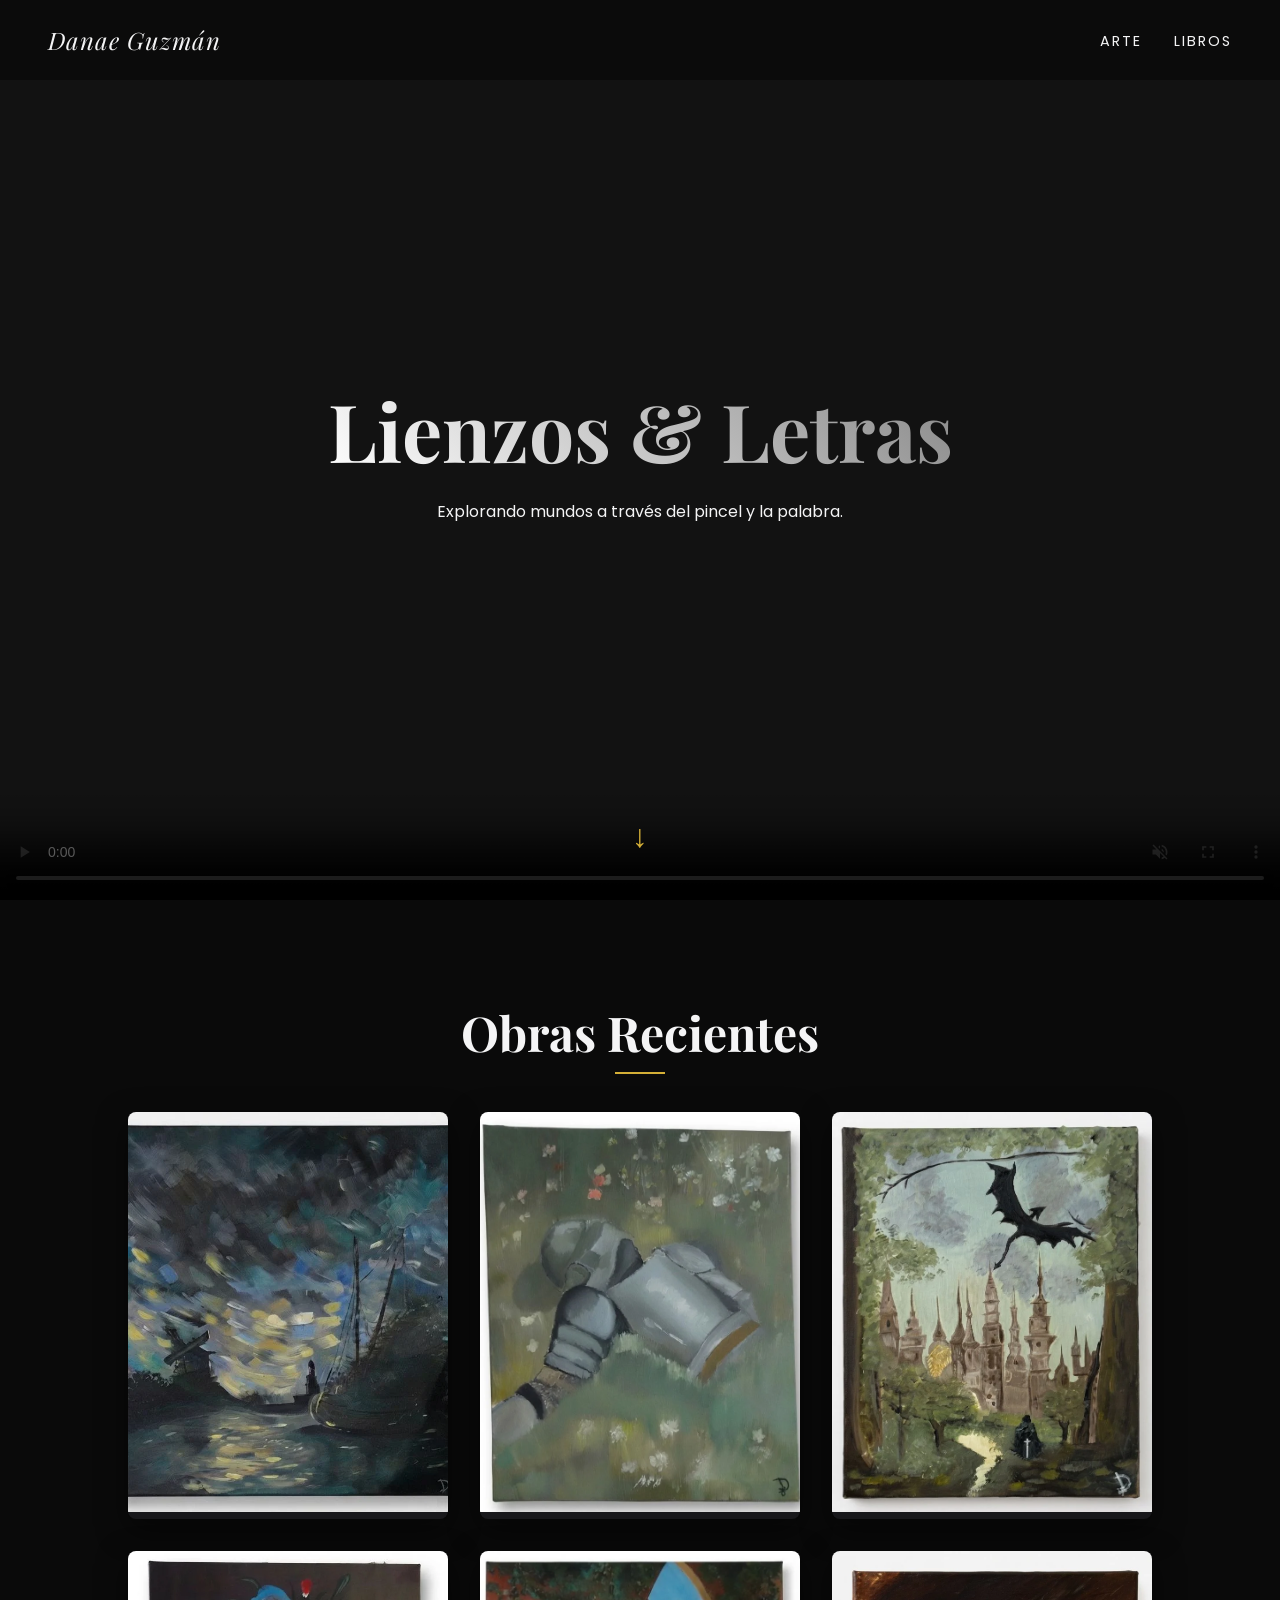
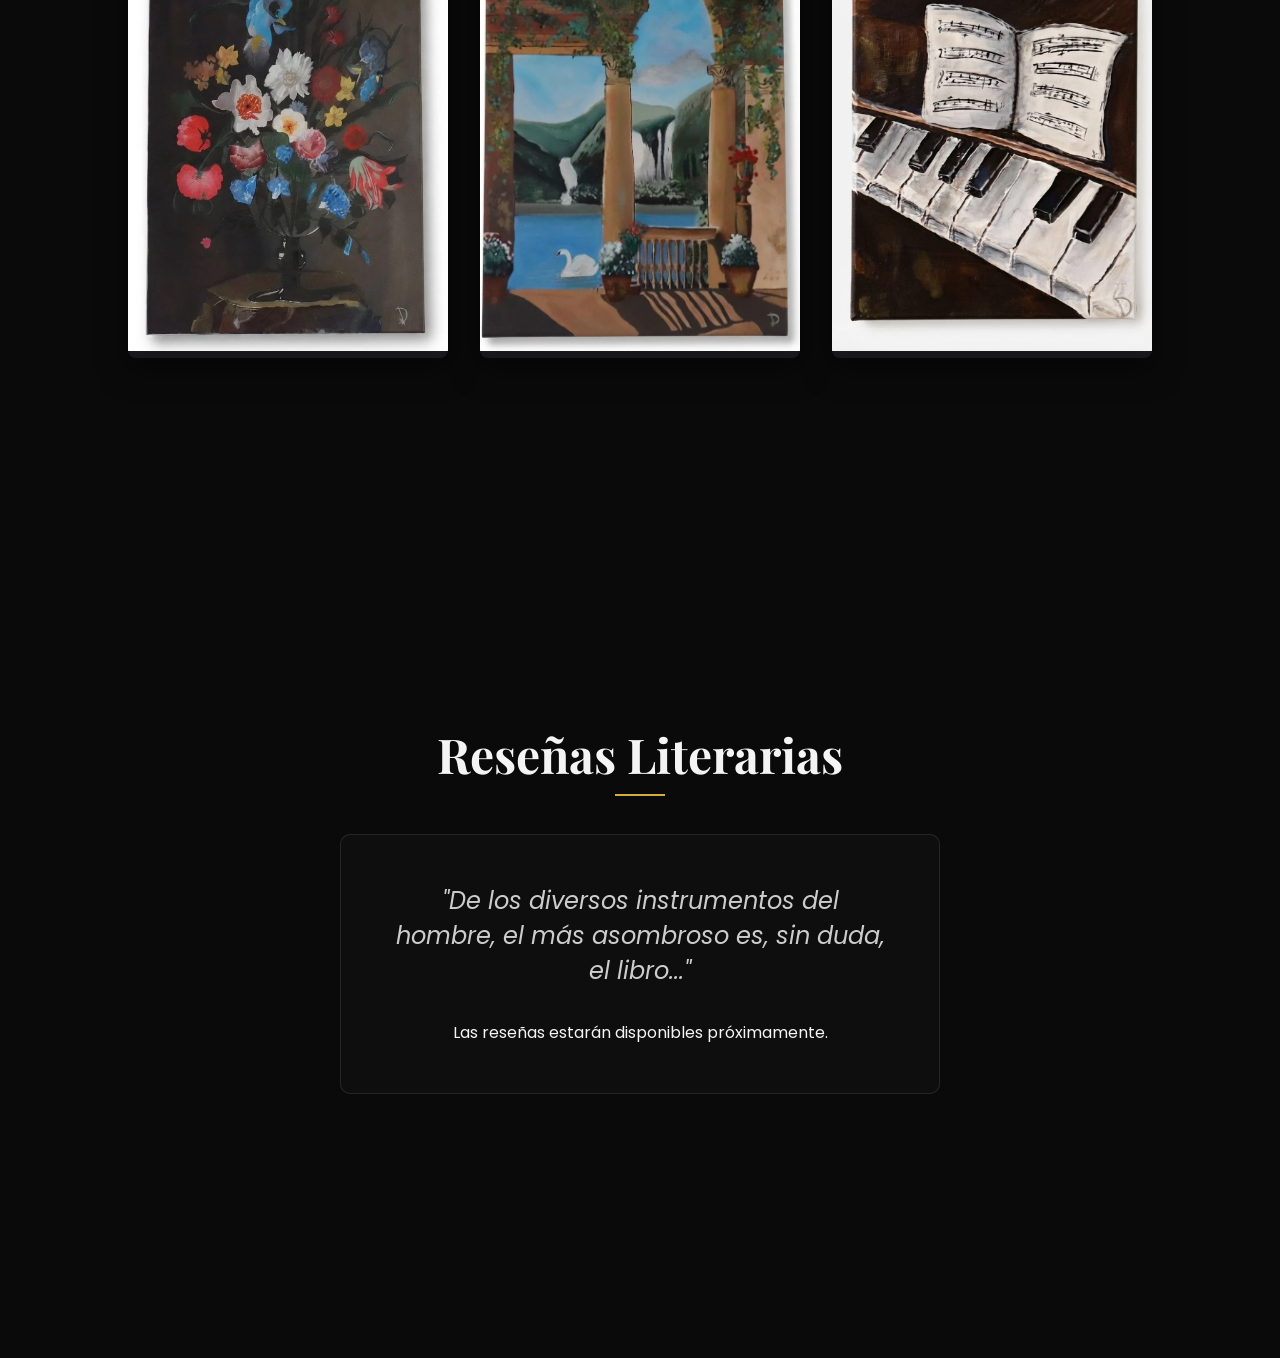
==== index.html @ 2c5f925e "Clean up art assets and update hero video Removes obsolete JPEG files and the one-off image conversi" ====
<!DOCTYPE html>
<html lang="es">
<head>
    <meta charset="UTF-8">
    <meta name="viewport" content="width=device-width, initial-scale=1.0">
    <title>Danae Guzmán | Arte & Reseñas</title>
    <link rel="stylesheet" href="style.css">
    <link href="https://fonts.googleapis.com/css2?family=Playfair+Display:ital,wght@0,400;0,700;1,400&family=Poppins:wght@300;400;600&display=swap" rel="stylesheet">
</head>
<body>
    <nav id="navbar">
        <div class="logo">Danae Guzmán</div>
        <ul class="nav-links">
            <li><a href="#galeria">Arte</a></li>
            <li><a href="#libros">Libros</a></li>
        </ul>
    </nav>

    <header class="hero" id="hero">
        <!-- El video de fondo con IA -->
        <video autoplay loop muted playsinline controls class="hero-video">
            <source src="assets/video/dragon-loop.mp4" type="video/mp4">
        </video>
        
        <!-- Capa oscura para que el texto resalte -->
        <div class="hero-overlay"></div>

        <div class="hero-content">
            <h1 id="hero-title">Lienzos & Letras</h1>
            <p>Explorando mundos a través del pincel y la palabra.</p>
        </div>
        <div class="scroll-indicator">↓</div>
    </header>

    <main>
        <section id="galeria" class="gallery-section">
            <h2 class="section-title">Obras Recientes</h2>
            <div class="gallery-grid">
                <!-- Tarjetas con efecto 3D tilt -->
                <div class="gallery-item tilt-card">
                    <img src="assets/arte/barco.webp" alt="Barco">
                    <div class="overlay"><span>Barco</span></div>
                </div>
                <div class="gallery-item tilt-card">
                    <img src="assets/arte/caballero.webp" alt="Caballero">
                    <div class="overlay"><span>Caballero</span></div>
                </div>
                <div class="gallery-item tilt-card">
                    <img src="assets/arte/dragon.webp" alt="Dragón">
                    <div class="overlay"><span>Dragón</span></div>
                </div>
                <div class="gallery-item tilt-card">
                    <img src="assets/arte/flores.webp" alt="Flores">
                    <div class="overlay"><span>Flores</span></div>
                </div>
                <div class="gallery-item tilt-card">
                    <img src="assets/arte/paisaje.webp" alt="Paisaje">
                    <div class="overlay"><span>Paisaje</span></div>
                </div>
                <div class="gallery-item tilt-card">
                    <img src="assets/arte/piano.webp" alt="Piano">
                    <div class="overlay"><span>Piano</span></div>
                </div>
            </div>
        </section>

        <section id="libros" class="books-section">
            <h2 class="section-title">Reseñas Literarias</h2>
            <div class="books-placeholder hidden-scroll">
                <blockquote>
                    "De los diversos instrumentos del hombre, el más asombroso es, sin duda, el libro..."
                </blockquote>
                <p>Las reseñas estarán disponibles próximamente.</p>
            </div>
        </section>
    </main>

    <script src="script.js"></script>
</body>
</html>
---- style.css ----
:root {
    --bg-color: #0a0a0a;
    --text-color: #f4f4f5;
    --accent-color: #d4af37; /* Tono dorado elegante */
    --card-bg: #18181b;
}

* {
    margin: 0;
    padding: 0;
    box-sizing: border-box;
}

html {
    scroll-behavior: smooth;
}

body {
    background-color: var(--bg-color);
    color: var(--text-color);
    font-family: 'Poppins', sans-serif;
    overflow-x: hidden;
}

h1, h2, h3, .logo {
    font-family: 'Playfair Display', serif;
}

/* Navbar */
nav {
    position: fixed;
    top: 0;
    width: 100%;
    padding: 1.5rem 3rem;
    display: flex;
    justify-content: space-between;
    align-items: center;
    background: rgba(10, 10, 10, 0.8);
    backdrop-filter: blur(10px);
    z-index: 1000;
    transition: all 0.3s ease;
}

.logo {
    font-size: 1.5rem;
    font-style: italic;
    letter-spacing: 1px;
}

.nav-links {
    list-style: none;
    display: flex;
    gap: 2rem;
}

.nav-links a {
    color: var(--text-color);
    text-decoration: none;
    font-size: 0.9rem;
    text-transform: uppercase;
    letter-spacing: 2px;
    transition: color 0.3s ease;
}

.nav-links a:hover {
    color: var(--accent-color);
}

/* Hero Section */
/* Hero Section */
.hero {
    height: 100vh;
    display: flex;
    flex-direction: column;
    justify-content: center;
    align-items: center;
    text-align: center;
    position: relative;
    overflow: hidden;
    /* Quitamos el fondo sólido si lo tuviera, para ver el video */
}

/* Nuevas reglas para el video */
.hero-video {
    position: absolute;
    top: 0;
    left: 0;
    width: 100%;
    height: 100%;
    object-fit: cover; /* Hace que el video llene toda la pantalla sin deformarse */
    z-index: 0;
}

.hero-overlay {
    position: absolute;
    top: 0;
    left: 0;
    width: 100%;
    height: 100%;
    background: rgba(0, 0, 0, 0.65); /* Oscurece el video un 65% */
    z-index: 1;
}

/* Aseguramos que el contenido esté por encima del video y la capa oscura */
.hero-content {
    z-index: 2; 
    transition: transform 0.1s ease-out; /* Parallax effect */
}

.scroll-indicator {
    position: absolute;
    bottom: 40px;
    font-size: 2rem;
    animation: bounce 2s infinite;
    color: var(--accent-color);
    z-index: 2; /* Añadimos z-index aquí también */
}

.hero-content {
    z-index: 2;
    transition: transform 0.1s ease-out; /* Parallax effect */
}

#hero-title {
    font-size: 5rem;
    margin-bottom: 1rem;
    background: linear-gradient(45deg, #fff, #888);
    -webkit-background-clip: text;
    -webkit-text-fill-color: transparent;
}

.scroll-indicator {
    position: absolute;
    bottom: 40px;
    font-size: 2rem;
    animation: bounce 2s infinite;
    color: var(--accent-color);
}

@keyframes bounce {
    0%, 20%, 50%, 80%, 100% { transform: translateY(0); }
    40% { transform: translateY(-15px); }
    60% { transform: translateY(-7px); }
}

/* Sections */
section {
    padding: 100px 10%;
    min-height: 100vh;
    display: flex;
    flex-direction: column;
    justify-content: center;
}

.section-title {
    font-size: 3rem;
    text-align: center;
    margin-bottom: 3rem;
    position: relative;
}

.section-title::after {
    content: '';
    position: absolute;
    bottom: -10px;
    left: 50%;
    transform: translateX(-50%);
    width: 50px;
    height: 2px;
    background-color: var(--accent-color);
}

/* Gallery Grid */
.gallery-grid {
    display: grid;
    grid-template-columns: repeat(auto-fit, minmax(300px, 1fr));
    gap: 2rem;
}

.gallery-item {
    position: relative;
    border-radius: 8px;
    overflow: hidden;
    cursor: pointer;
    box-shadow: 0 10px 30px rgba(0,0,0,0.5);
    transform-style: preserve-3d;
    background: var(--card-bg);
}

.gallery-item img {
    width: 100%;
    height: 400px;
    object-fit: cover;
    transition: transform 0.5s ease;
}

.gallery-item:hover img {
    transform: scale(1.05) translateZ(20px);
}

.overlay {
    position: absolute;
    top: 0; left: 0; width: 100%; height: 100%;
    background: rgba(0, 0, 0, 0.4);
    opacity: 0;
    display: flex;
    justify-content: center;
    align-items: center;
    transition: opacity 0.3s ease;
    backdrop-filter: blur(2px);
}

.gallery-item:hover .overlay {
    opacity: 1;
}

.overlay span {
    font-family: 'Playfair Display', serif;
    font-size: 1.5rem;
    font-style: italic;
    color: #fff;
    transform: translateY(20px);
    transition: transform 0.3s ease;
}

.gallery-item:hover .overlay span {
    transform: translateY(0);
}

/* Books Placeholder */
.books-placeholder {
    text-align: center;
    max-width: 600px;
    margin: 0 auto;
    padding: 3rem;
    border: 1px solid rgba(255,255,255,0.1);
    border-radius: 10px;
    background: rgba(255,255,255,0.02);
}

.books-placeholder blockquote {
    font-size: 1.5rem;
    font-style: italic;
    margin-bottom: 2rem;
    color: #ccc;
}

/* Scroll Animations */
.hidden-scroll {
    opacity: 0;
    transform: translateY(30px);
    transition: all 0.8s cubic-bezier(0.5, 0, 0, 1);
}

.show-scroll {
    opacity: 1;
    transform: translateY(0);
}
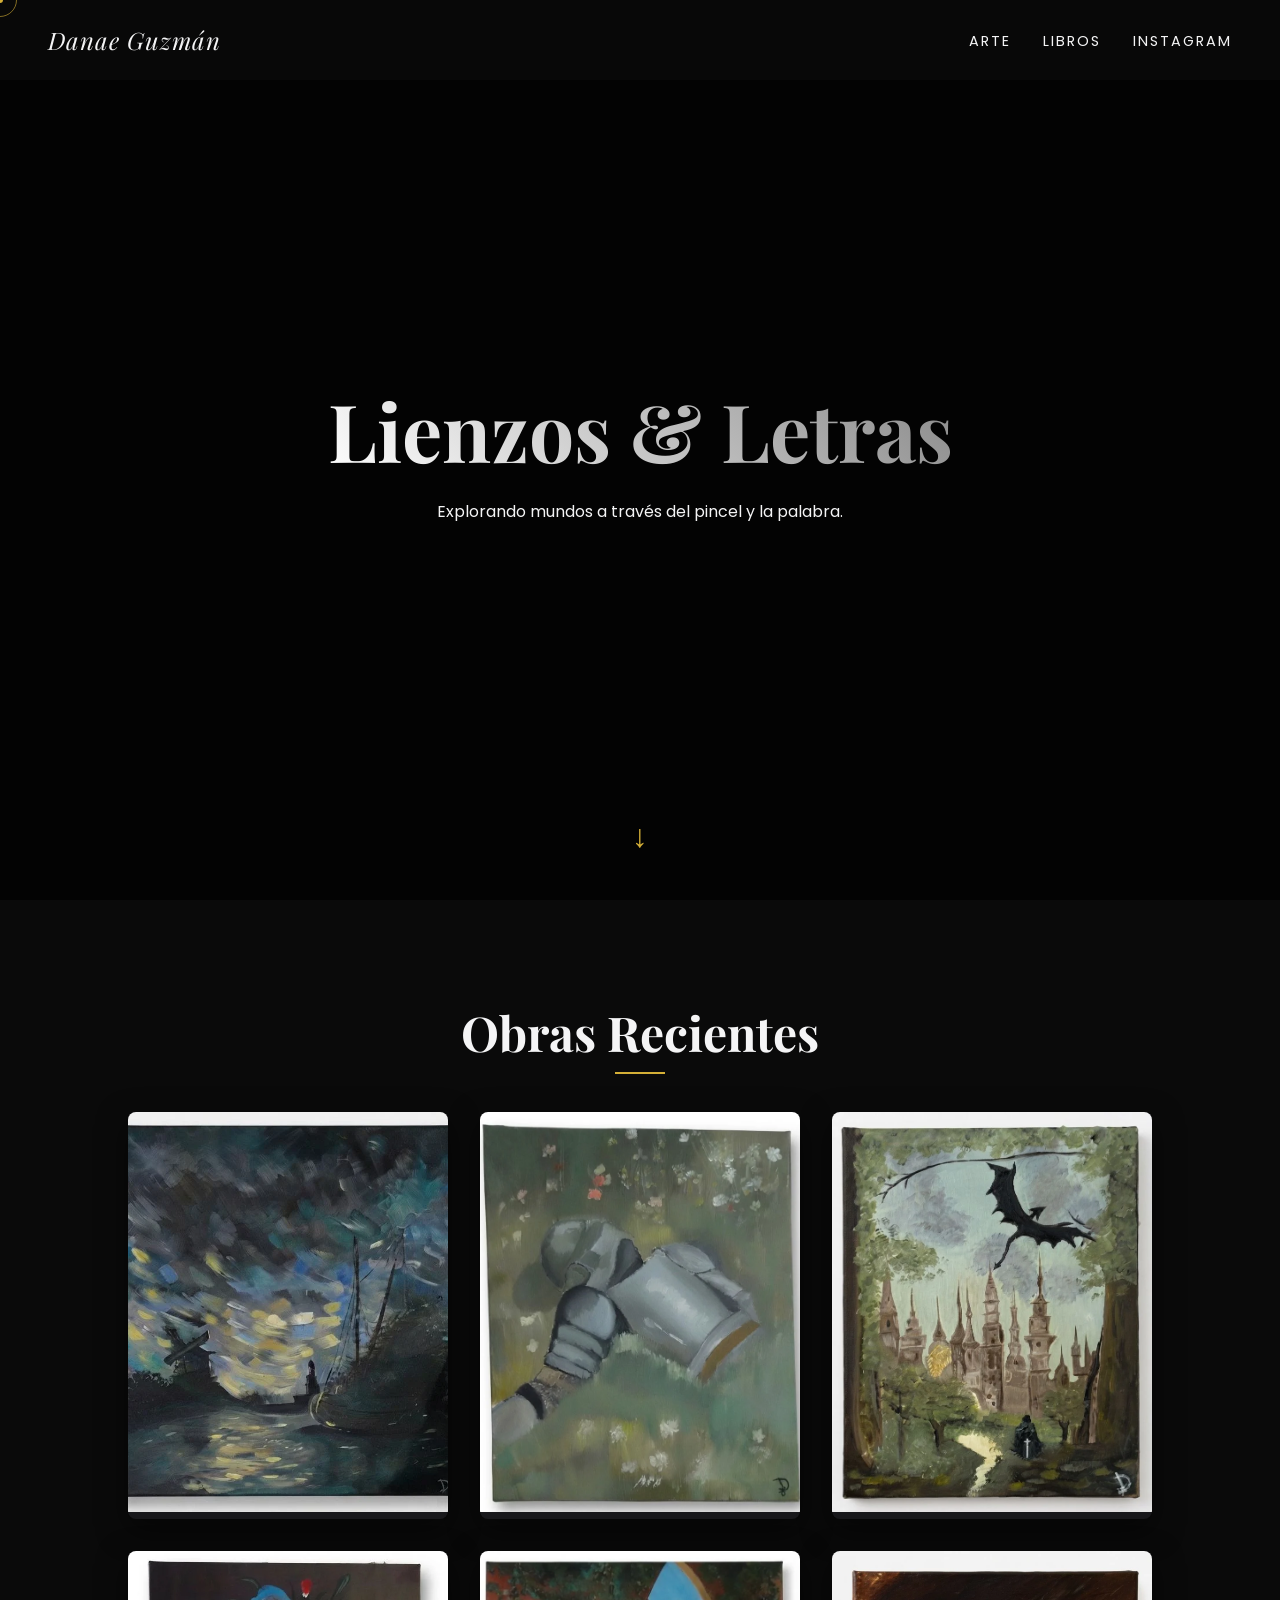
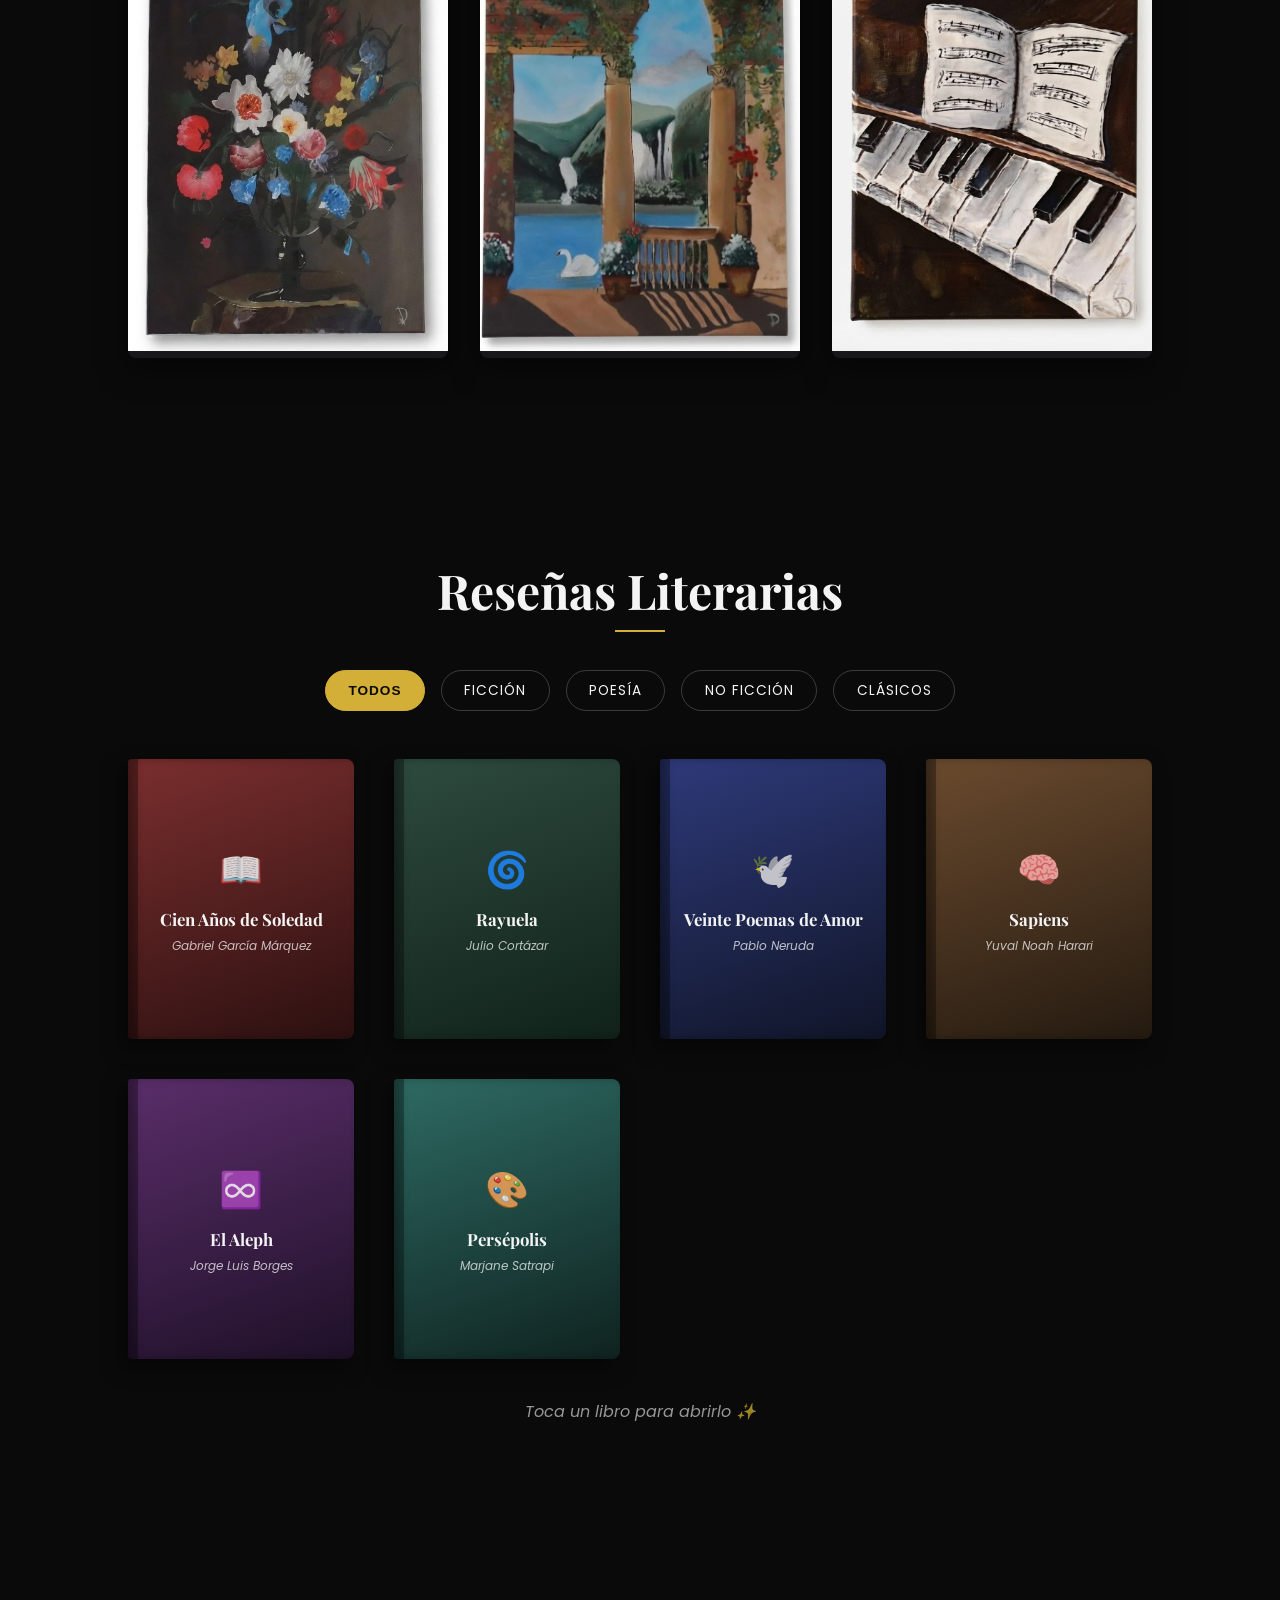
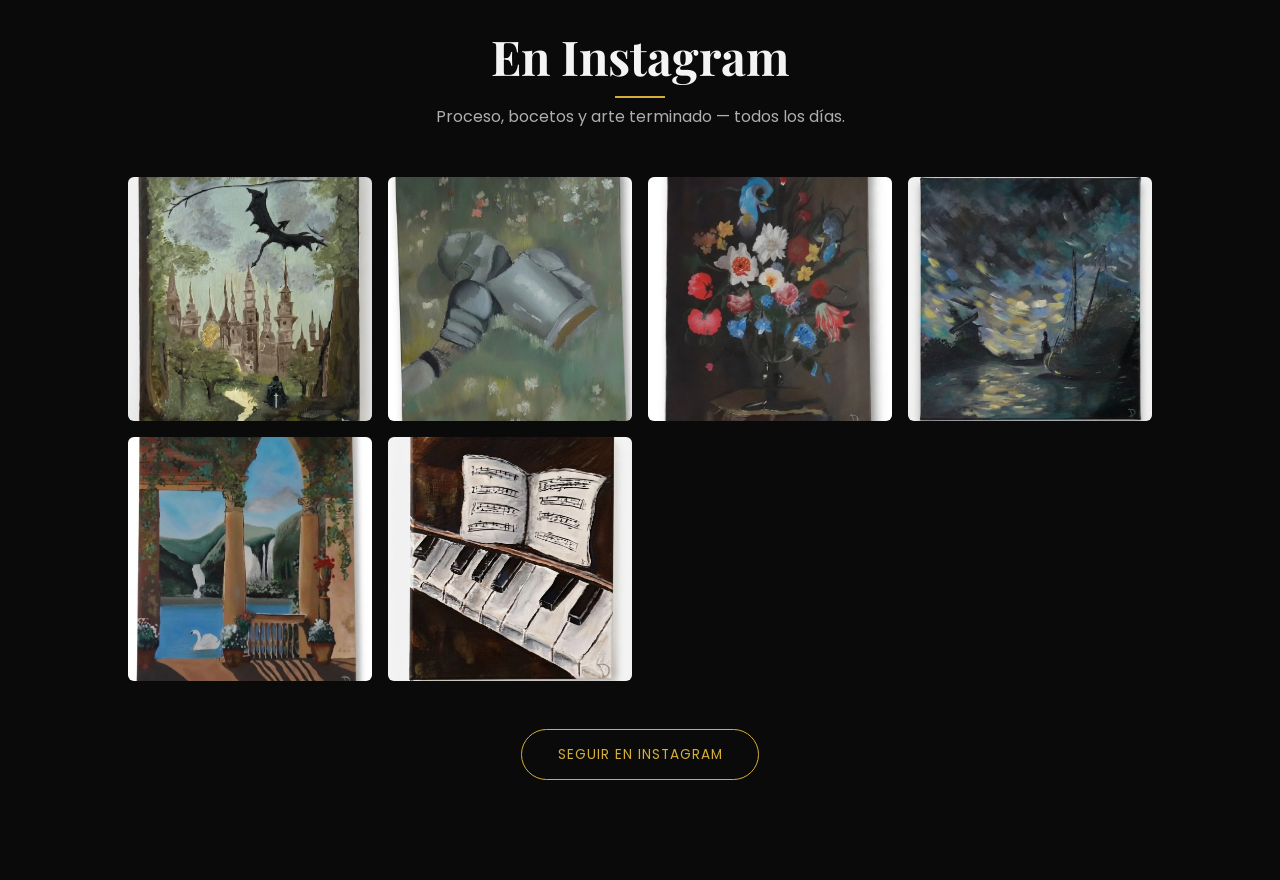
==== commit 66153f68: "Add interactive bookshelf and Instagram section Expands the site with a dynamic books area: genre fi" ====
--- a/index.html
+++ b/index.html
@@ -8,20 +8,26 @@
     <link href="https://fonts.googleapis.com/css2?family=Playfair+Display:ital,wght@0,400;0,700;1,400&family=Poppins:wght@300;400;600&display=swap" rel="stylesheet">
 </head>
 <body>
+
+    <!-- Cursor personalizado: punto + halo con retraso (trail tipo tinta) -->
+    <div id="cursor-dot"></div>
+    <div id="cursor-outline"></div>
+
     <nav id="navbar">
         <div class="logo">Danae Guzmán</div>
         <ul class="nav-links">
             <li><a href="#galeria">Arte</a></li>
             <li><a href="#libros">Libros</a></li>
+            <li><a href="#instagram">Instagram</a></li>
         </ul>
     </nav>
 
     <header class="hero" id="hero">
         <!-- El video de fondo con IA -->
-        <video autoplay loop muted playsinline controls class="hero-video">
+        <video autoplay loop muted playsinline class="hero-video">
             <source src="assets/video/dragon-loop.mp4" type="video/mp4">
         </video>
-        
+
         <!-- Capa oscura para que el texto resalte -->
         <div class="hero-overlay"></div>
 
@@ -66,14 +72,54 @@
 
         <section id="libros" class="books-section">
             <h2 class="section-title">Reseñas Literarias</h2>
-            <div class="books-placeholder hidden-scroll">
-                <blockquote>
-                    "De los diversos instrumentos del hombre, el más asombroso es, sin duda, el libro..."
-                </blockquote>
-                <p>Las reseñas estarán disponibles próximamente.</p>
+
+            <!-- Filtros por género -->
+            <div class="book-filters">
+                <button class="filter-btn active" data-filter="todos">Todos</button>
+                <button class="filter-btn" data-filter="Ficción">Ficción</button>
+                <button class="filter-btn" data-filter="Poesía">Poesía</button>
+                <button class="filter-btn" data-filter="No ficción">No ficción</button>
+                <button class="filter-btn" data-filter="Clásico">Clásicos</button>
             </div>
+
+            <!-- El estante se genera dinámicamente desde script.js (array "books") -->
+            <div class="book-shelf" id="book-shelf"></div>
+
+            <p class="books-hint hidden-scroll">Toca un libro para abrirlo ✨</p>
+        </section>
+
+        <section id="instagram" class="instagram-section">
+            <h2 class="section-title">En Instagram</h2>
+            <p class="instagram-subtitle hidden-scroll">Proceso, bocetos y arte terminado — todos los días.</p>
+
+            <div class="instagram-grid" id="instagram-grid"></div>
+
+            <a href="https://www.instagram.com/book.ish_db/" target="_blank" rel="noopener" class="ig-follow-btn hidden-scroll">
+                Seguir en Instagram
+            </a>
         </section>
     </main>
+
+    <!-- Modal para "abrir" el libro seleccionado -->
+    <div class="book-modal" id="book-modal">
+        <div class="book-modal-backdrop" id="book-modal-backdrop"></div>
+        <div class="book-modal-content">
+            <button class="book-modal-close" id="book-modal-close">&times;</button>
+            <div class="book-modal-cover" id="modal-cover"></div>
+            <div class="book-modal-body">
+                <span class="book-modal-genre" id="modal-genre"></span>
+                <h3 id="modal-title"></h3>
+                <p class="book-modal-author" id="modal-author"></p>
+                <div class="book-modal-rating" id="modal-rating"></div>
+                <p class="book-modal-review" id="modal-review"></p>
+            </div>
+        </div>
+    </div>
+
+    <!-- Botón flotante de Instagram -->
+    <a href="https://www.instagram.com/book.ish_db/" target="_blank" rel="noopener" class="ig-floating-btn" id="ig-floating-btn" aria-label="Síguenos en Instagram">
+        <span>@book.ish_db/</span>
+    </a>
 
     <script src="script.js"></script>
 </body>
--- a/style.css
+++ b/style.css
@@ -255,4 +255,384 @@
 .show-scroll {
     opacity: 1;
     transform: translateY(0);
+}
+/* =========================================
+   CURSOR PERSONALIZADO
+   ========================================= */
+#cursor-dot, #cursor-outline {
+    position: fixed;
+    top: 0;
+    left: 0;
+    border-radius: 50%;
+    pointer-events: none;
+    z-index: 9999;
+    transform: translate(-50%, -50%);
+}
+
+#cursor-dot {
+    width: 6px;
+    height: 6px;
+    background: var(--accent-color);
+}
+
+#cursor-outline {
+    width: 34px;
+    height: 34px;
+    border: 1px solid var(--accent-color);
+    opacity: 0.6;
+    transition: width 0.2s ease, height 0.2s ease, opacity 0.2s ease, border-color 0.2s ease;
+}
+
+#cursor-outline.hovering {
+    width: 55px;
+    height: 55px;
+    opacity: 0.9;
+    background: rgba(212, 175, 55, 0.08);
+}
+
+body { cursor: none; }
+a, button { cursor: none; }
+
+@media (hover: none), (pointer: coarse) {
+    #cursor-dot, #cursor-outline { display: none; }
+    body, a, button { cursor: auto; }
+}
+
+/* =========================================
+   FILTROS DE LIBROS
+   ========================================= */
+.book-filters {
+    display: flex;
+    flex-wrap: wrap;
+    justify-content: center;
+    gap: 1rem;
+    margin-bottom: 3rem;
+}
+
+.filter-btn {
+    background: transparent;
+    border: 1px solid rgba(255,255,255,0.2);
+    color: var(--text-color);
+    padding: 0.6rem 1.4rem;
+    border-radius: 30px;
+    font-family: 'Poppins', sans-serif;
+    font-size: 0.85rem;
+    letter-spacing: 1px;
+    text-transform: uppercase;
+    transition: all 0.3s ease;
+}
+
+.filter-btn:hover {
+    border-color: var(--accent-color);
+    color: var(--accent-color);
+}
+
+.filter-btn.active {
+    background: var(--accent-color);
+    border-color: var(--accent-color);
+    color: #0a0a0a;
+    font-weight: 600;
+}
+
+/* =========================================
+   ESTANTE DE LIBROS
+   ========================================= */
+.book-shelf {
+    display: grid;
+    grid-template-columns: repeat(auto-fill, minmax(180px, 1fr));
+    gap: 2.5rem;
+    perspective: 1200px;
+}
+
+.book-card {
+    position: relative;
+    height: 280px;
+    border-radius: 4px 8px 8px 4px;
+    display: flex;
+    flex-direction: column;
+    align-items: center;
+    justify-content: center;
+    text-align: center;
+    padding: 1.5rem 1rem;
+    box-shadow: -6px 8px 20px rgba(0,0,0,0.5), inset 6px 0 10px rgba(0,0,0,0.25);
+    transform-style: preserve-3d;
+    transition: transform 0.5s cubic-bezier(0.5,0,0,1), box-shadow 0.5s ease;
+    animation: fadeInBook 0.6s ease backwards;
+}
+
+.book-card::before {
+    content: '';
+    position: absolute;
+    left: 0; top: 0; bottom: 0;
+    width: 10px;
+    background: rgba(0,0,0,0.3);
+    border-radius: 4px 0 0 4px;
+}
+
+.book-card:hover {
+    transform: translateY(-10px) rotateY(-6deg);
+    box-shadow: -10px 16px 30px rgba(0,0,0,0.6);
+}
+
+.book-card .book-icon {
+    font-size: 2.2rem;
+    margin-bottom: 0.8rem;
+    opacity: 0.85;
+}
+
+.book-card h4 {
+    font-family: 'Playfair Display', serif;
+    font-size: 1.05rem;
+    line-height: 1.3;
+    margin-bottom: 0.4rem;
+}
+
+.book-card .book-author {
+    font-size: 0.75rem;
+    opacity: 0.75;
+    font-style: italic;
+}
+
+.book-card.filtered-out {
+    display: none;
+}
+
+@keyframes fadeInBook {
+    from { opacity: 0; transform: translateY(20px); }
+    to { opacity: 1; transform: translateY(0); }
+}
+
+/* Paleta de portadas (se asigna por índice desde JS via clase book-hue-N) */
+.book-hue-1 { background: linear-gradient(160deg, #7a2e2e, #2c1010); }
+.book-hue-2 { background: linear-gradient(160deg, #2e4a3f, #10221a); }
+.book-hue-3 { background: linear-gradient(160deg, #2e3a7a, #101527); }
+.book-hue-4 { background: linear-gradient(160deg, #6a4a2e, #241a10); }
+.book-hue-5 { background: linear-gradient(160deg, #5a2e6a, #1e1027); }
+.book-hue-6 { background: linear-gradient(160deg, #2e6a63, #0f2320); }
+
+.books-hint {
+    text-align: center;
+    margin-top: 2.5rem;
+    opacity: 0.6;
+    font-style: italic;
+}
+
+/* =========================================
+   MODAL DE LIBRO ("abrir el libro")
+   ========================================= */
+.book-modal {
+    position: fixed;
+    inset: 0;
+    z-index: 2000;
+    display: none;
+    align-items: center;
+    justify-content: center;
+    padding: 2rem;
+}
+
+.book-modal.open { display: flex; }
+
+.book-modal-backdrop {
+    position: absolute;
+    inset: 0;
+    background: rgba(0,0,0,0.8);
+    backdrop-filter: blur(6px);
+    opacity: 0;
+    transition: opacity 0.4s ease;
+}
+
+.book-modal.open .book-modal-backdrop { opacity: 1; }
+
+.book-modal-content {
+    position: relative;
+    display: flex;
+    max-width: 700px;
+    width: 100%;
+    max-height: 85vh;
+    background: var(--card-bg);
+    border-radius: 10px;
+    overflow: hidden;
+    box-shadow: 0 30px 60px rgba(0,0,0,0.6);
+    transform: perspective(1600px) rotateY(-90deg);
+    transform-origin: left center;
+    opacity: 0;
+    transition: transform 0.6s cubic-bezier(0.5,0,0,1), opacity 0.4s ease;
+}
+
+.book-modal.open .book-modal-content {
+    transform: perspective(1600px) rotateY(0deg);
+    opacity: 1;
+}
+
+.book-modal-cover {
+    flex: 0 0 200px;
+    display: flex;
+    align-items: center;
+    justify-content: center;
+    font-size: 4rem;
+}
+
+.book-modal-body {
+    padding: 2.5rem;
+    overflow-y: auto;
+}
+
+.book-modal-genre {
+    display: inline-block;
+    font-size: 0.7rem;
+    text-transform: uppercase;
+    letter-spacing: 2px;
+    color: var(--accent-color);
+    border: 1px solid var(--accent-color);
+    padding: 0.2rem 0.7rem;
+    border-radius: 20px;
+    margin-bottom: 1rem;
+}
+
+.book-modal-body h3 {
+    font-family: 'Playfair Display', serif;
+    font-size: 1.8rem;
+    margin-bottom: 0.3rem;
+}
+
+.book-modal-author {
+    opacity: 0.7;
+    font-style: italic;
+    margin-bottom: 1rem;
+}
+
+.book-modal-rating {
+    margin-bottom: 1.2rem;
+    letter-spacing: 3px;
+}
+
+.book-modal-review {
+    line-height: 1.7;
+    color: #ddd;
+}
+
+.book-modal-close {
+    position: absolute;
+    top: 1rem;
+    right: 1.2rem;
+    background: none;
+    border: none;
+    color: #fff;
+    font-size: 1.8rem;
+    z-index: 5;
+}
+
+@media (max-width: 600px) {
+    .book-modal-content { flex-direction: column; max-height: 90vh; }
+    .book-modal-cover { flex: 0 0 120px; }
+}
+
+/* =========================================
+   SECCIÓN INSTAGRAM
+   ========================================= */
+.instagram-subtitle {
+    text-align: center;
+    opacity: 0.7;
+    margin-top: -2rem;
+    margin-bottom: 3rem;
+}
+
+.instagram-grid {
+    display: grid;
+    grid-template-columns: repeat(auto-fit, minmax(200px, 1fr));
+    gap: 1rem;
+}
+
+.ig-post {
+    position: relative;
+    aspect-ratio: 1 / 1;
+    border-radius: 6px;
+    overflow: hidden;
+    display: block;
+}
+
+.ig-post img {
+    width: 100%;
+    height: 100%;
+    object-fit: cover;
+    transition: transform 0.5s ease, filter 0.5s ease;
+}
+
+.ig-post::after {
+    content: '♡ Ver en Instagram';
+    position: absolute;
+    inset: 0;
+    display: flex;
+    align-items: center;
+    justify-content: center;
+    background: rgba(0,0,0,0.55);
+    color: #fff;
+    font-size: 0.85rem;
+    letter-spacing: 1px;
+    opacity: 0;
+    transition: opacity 0.35s ease;
+}
+
+.ig-post:hover img {
+    transform: scale(1.08);
+    filter: brightness(0.7);
+}
+
+.ig-post:hover::after {
+    opacity: 1;
+}
+
+.ig-follow-btn {
+    display: block;
+    width: fit-content;
+    margin: 3rem auto 0;
+    padding: 0.9rem 2.2rem;
+    border: 1px solid var(--accent-color);
+    color: var(--accent-color);
+    text-decoration: none;
+    border-radius: 30px;
+    letter-spacing: 1px;
+    text-transform: uppercase;
+    font-size: 0.85rem;
+    transition: all 0.3s ease;
+}
+
+.ig-follow-btn:hover {
+    background: var(--accent-color);
+    color: #0a0a0a;
+}
+
+/* Botón flotante */
+.ig-floating-btn {
+    position: fixed;
+    bottom: 2rem;
+    right: 2rem;
+    width: 54px;
+    height: 54px;
+    border-radius: 50%;
+    background: var(--accent-color);
+    color: #0a0a0a;
+    display: flex;
+    align-items: center;
+    justify-content: center;
+    font-family: 'Playfair Display', serif;
+    font-size: 1.4rem;
+    font-style: italic;
+    text-decoration: none;
+    box-shadow: 0 8px 20px rgba(0,0,0,0.4);
+    z-index: 1500;
+    opacity: 0;
+    transform: translateY(20px) scale(0.8);
+    transition: opacity 0.4s ease, transform 0.4s ease;
+    pointer-events: none;
+}
+
+.ig-floating-btn.visible {
+    opacity: 1;
+    transform: translateY(0) scale(1);
+    pointer-events: auto;
+}
+
+.ig-floating-btn:hover {
+    transform: scale(1.1);
 }
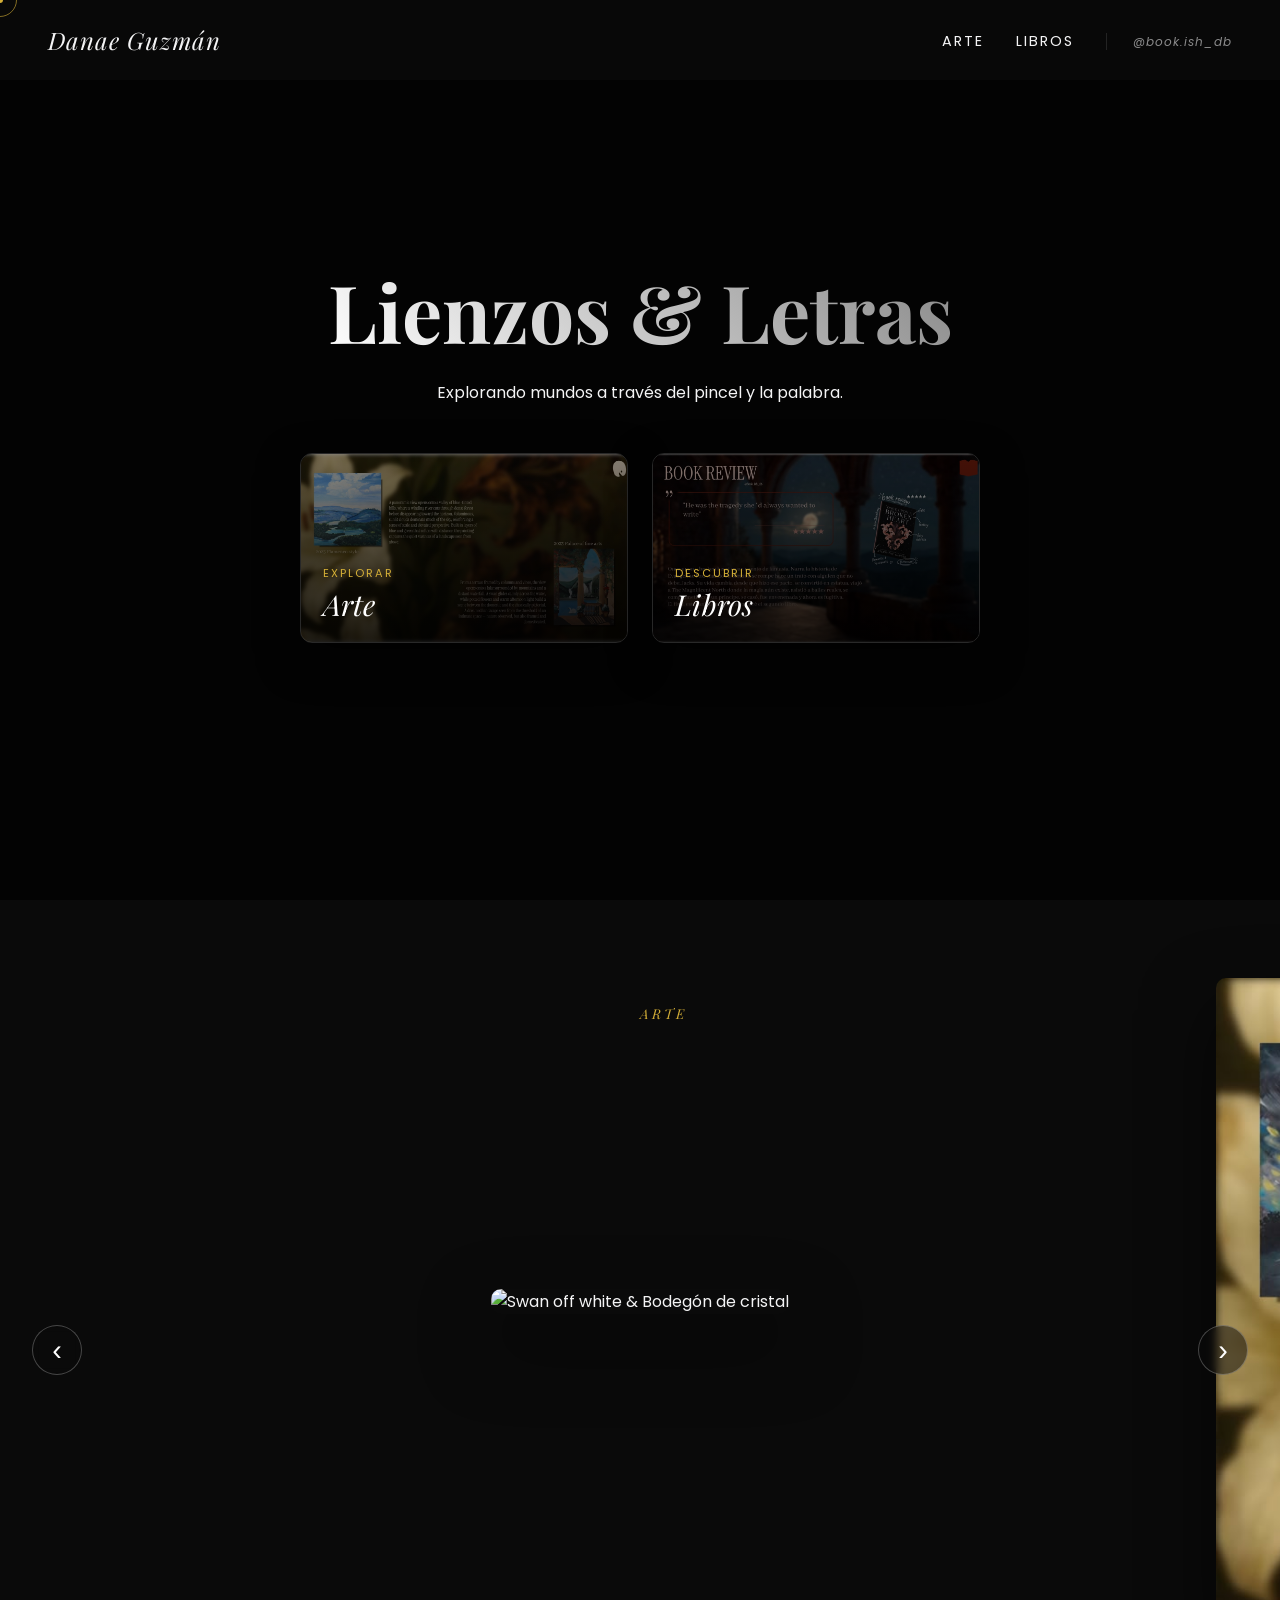
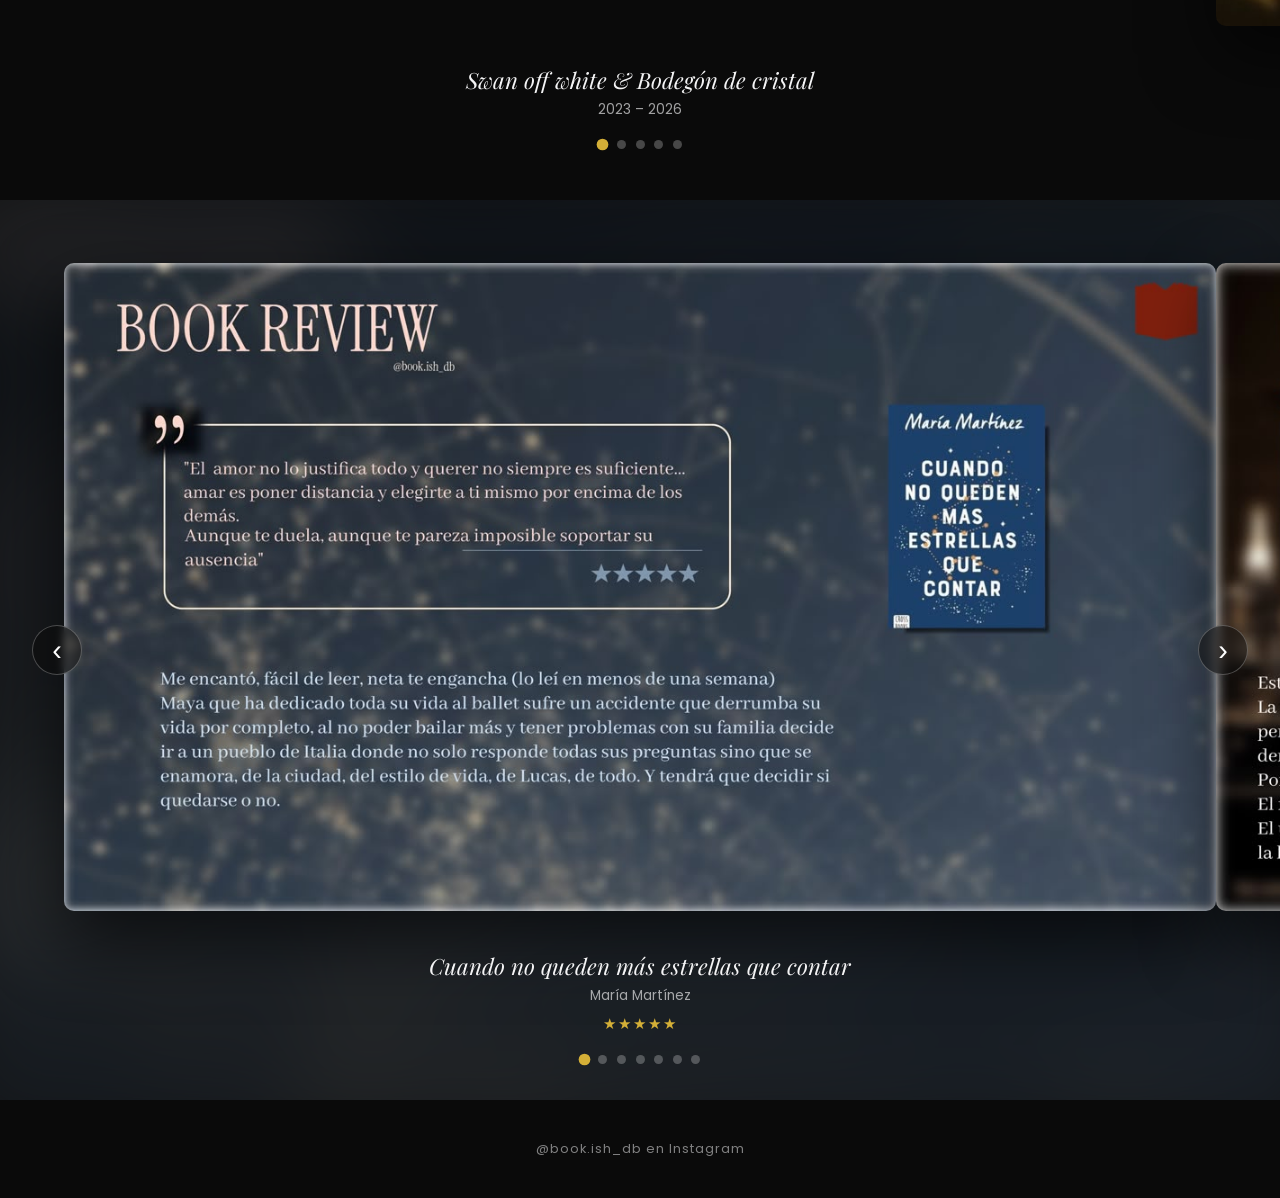
==== commit 5f630976: "Redesign site with fullscreen carousels Replaces the gallery, book shelf, and Instagram grid layout " ====
--- a/index.html
+++ b/index.html
@@ -4,121 +4,105 @@
     <meta charset="UTF-8">
     <meta name="viewport" content="width=device-width, initial-scale=1.0">
     <title>Danae Guzmán | Arte & Reseñas</title>
+    <link rel="icon" type="image/png" href="assets/favicon.png">
+    <link rel="apple-touch-icon" href="assets/favicon.png">
     <link rel="stylesheet" href="style.css">
     <link href="https://fonts.googleapis.com/css2?family=Playfair+Display:ital,wght@0,400;0,700;1,400&family=Poppins:wght@300;400;600&display=swap" rel="stylesheet">
 </head>
 <body>
 
-    <!-- Cursor personalizado: punto + halo con retraso (trail tipo tinta) -->
+    <!-- Cursor personalizado -->
     <div id="cursor-dot"></div>
     <div id="cursor-outline"></div>
+
+    <!-- Barra de progreso de scroll -->
+    <div class="scroll-progress" id="scroll-progress"></div>
 
     <nav id="navbar">
         <div class="logo">Danae Guzmán</div>
         <ul class="nav-links">
-            <li><a href="#galeria">Arte</a></li>
+            <li><a href="#arte">Arte</a></li>
             <li><a href="#libros">Libros</a></li>
-            <li><a href="#instagram">Instagram</a></li>
+            <li><a href="https://www.instagram.com/book.ish_db/" target="_blank" rel="noopener" class="nav-ig">@book.ish_db</a></li>
         </ul>
     </nav>
 
     <header class="hero" id="hero">
-        <!-- El video de fondo con IA -->
         <video autoplay loop muted playsinline class="hero-video">
-            <source src="assets/video/dragon-loop.mp4" type="video/mp4">
+            <source src="assets/video/dragon-loop2.mp4" type="video/mp4">
         </video>
-
-        <!-- Capa oscura para que el texto resalte -->
         <div class="hero-overlay"></div>
 
         <div class="hero-content">
             <h1 id="hero-title">Lienzos & Letras</h1>
             <p>Explorando mundos a través del pincel y la palabra.</p>
         </div>
-        <div class="scroll-indicator">↓</div>
+
+        <!-- Selector de sección -->
+        <div class="hero-selector">
+            <a href="#arte" class="selector-panel" id="panel-arte">
+                <img src="assets/arte/collage-flamenco-palace.jpeg" alt="" class="selector-bg">
+                <div class="selector-scrim"></div>
+                <div class="selector-label">
+                    <span class="selector-kicker">Explorar</span>
+                    <span class="selector-title">Arte</span>
+                </div>
+            </a>
+            <a href="#libros" class="selector-panel" id="panel-libros">
+                <img src="assets/libros/reseña-once-upon-a-broken-heart.jpeg" alt="" class="selector-bg">
+                <div class="selector-scrim"></div>
+                <div class="selector-label">
+                    <span class="selector-kicker">Descubrir</span>
+                    <span class="selector-title">Libros</span>
+                </div>
+            </a>
+        </div>
     </header>
 
     <main>
-        <section id="galeria" class="gallery-section">
-            <h2 class="section-title">Obras Recientes</h2>
-            <div class="gallery-grid">
-                <!-- Tarjetas con efecto 3D tilt -->
-                <div class="gallery-item tilt-card">
-                    <img src="assets/arte/barco.webp" alt="Barco">
-                    <div class="overlay"><span>Barco</span></div>
-                </div>
-                <div class="gallery-item tilt-card">
-                    <img src="assets/arte/caballero.webp" alt="Caballero">
-                    <div class="overlay"><span>Caballero</span></div>
-                </div>
-                <div class="gallery-item tilt-card">
-                    <img src="assets/arte/dragon.webp" alt="Dragón">
-                    <div class="overlay"><span>Dragón</span></div>
-                </div>
-                <div class="gallery-item tilt-card">
-                    <img src="assets/arte/flores.webp" alt="Flores">
-                    <div class="overlay"><span>Flores</span></div>
-                </div>
-                <div class="gallery-item tilt-card">
-                    <img src="assets/arte/paisaje.webp" alt="Paisaje">
-                    <div class="overlay"><span>Paisaje</span></div>
-                </div>
-                <div class="gallery-item tilt-card">
-                    <img src="assets/arte/piano.webp" alt="Piano">
-                    <div class="overlay"><span>Piano</span></div>
-                </div>
+        <!-- ================= ARTE: pantalla completa ================= -->
+        <section id="arte" class="fullscreen-carousel">
+            <div class="fs-bg" id="arte-bg-a"></div>
+            <div class="fs-bg" id="arte-bg-b"></div>
+            <span class="fs-section-label">Arte</span>
+            <button class="carousel-arrow prev" id="arte-prev" aria-label="Anterior">‹</button>
+            <button class="carousel-arrow next" id="arte-next" aria-label="Siguiente">›</button>
+            <div class="fs-frame">
+                <div class="carousel-track" id="arte-track"></div>
             </div>
+            <div class="fs-caption" id="arte-caption"></div>
+            <div class="carousel-dots" id="arte-dots"></div>
         </section>
 
-        <section id="libros" class="books-section">
-            <h2 class="section-title">Reseñas Literarias</h2>
-
-            <!-- Filtros por género -->
-            <div class="book-filters">
-                <button class="filter-btn active" data-filter="todos">Todos</button>
-                <button class="filter-btn" data-filter="Ficción">Ficción</button>
-                <button class="filter-btn" data-filter="Poesía">Poesía</button>
-                <button class="filter-btn" data-filter="No ficción">No ficción</button>
-                <button class="filter-btn" data-filter="Clásico">Clásicos</button>
+        <!-- ================= LIBROS: pantalla completa ================= -->
+        <section id="libros" class="fullscreen-carousel">
+            <div class="fs-bg" id="libros-bg-a"></div>
+            <div class="fs-bg" id="libros-bg-b"></div>
+            <span class="fs-section-label">Libros</span>
+            <button class="carousel-arrow prev" id="libros-prev" aria-label="Anterior">‹</button>
+            <button class="carousel-arrow next" id="libros-next" aria-label="Siguiente">›</button>
+            <div class="fs-frame">
+                <div class="carousel-track" id="libros-track"></div>
             </div>
-
-            <!-- El estante se genera dinámicamente desde script.js (array "books") -->
-            <div class="book-shelf" id="book-shelf"></div>
-
-            <p class="books-hint hidden-scroll">Toca un libro para abrirlo ✨</p>
-        </section>
-
-        <section id="instagram" class="instagram-section">
-            <h2 class="section-title">En Instagram</h2>
-            <p class="instagram-subtitle hidden-scroll">Proceso, bocetos y arte terminado — todos los días.</p>
-
-            <div class="instagram-grid" id="instagram-grid"></div>
-
-            <a href="https://www.instagram.com/book.ish_db/" target="_blank" rel="noopener" class="ig-follow-btn hidden-scroll">
-                Seguir en Instagram
-            </a>
+            <div class="fs-caption" id="libros-caption"></div>
+            <div class="carousel-dots" id="libros-dots"></div>
         </section>
     </main>
 
-    <!-- Modal para "abrir" el libro seleccionado -->
-    <div class="book-modal" id="book-modal">
-        <div class="book-modal-backdrop" id="book-modal-backdrop"></div>
-        <div class="book-modal-content">
-            <button class="book-modal-close" id="book-modal-close">&times;</button>
-            <div class="book-modal-cover" id="modal-cover"></div>
-            <div class="book-modal-body">
-                <span class="book-modal-genre" id="modal-genre"></span>
-                <h3 id="modal-title"></h3>
-                <p class="book-modal-author" id="modal-author"></p>
-                <div class="book-modal-rating" id="modal-rating"></div>
-                <p class="book-modal-review" id="modal-review"></p>
-            </div>
-        </div>
+    <footer class="site-footer">
+        <a href="https://www.instagram.com/book.ish_db/" target="_blank" rel="noopener">@book.ish_db en Instagram</a>
+    </footer>
+
+    <!-- Lightbox -->
+    <div class="lightbox" id="lightbox">
+        <div class="lightbox-backdrop" id="lightbox-backdrop"></div>
+        <button class="lightbox-close" id="lightbox-close">&times;</button>
+        <img src="" alt="" id="lightbox-img">
     </div>
 
-    <!-- Botón flotante de Instagram -->
+    <!-- Botón flotante de Instagram (discreto) -->
     <a href="https://www.instagram.com/book.ish_db/" target="_blank" rel="noopener" class="ig-floating-btn" id="ig-floating-btn" aria-label="Síguenos en Instagram">
-        <span>@book.ish_db/</span>
+        <span>@</span>
     </a>
 
     <script src="script.js"></script>
--- a/style.css
+++ b/style.css
@@ -13,6 +13,7 @@
 
 html {
     scroll-behavior: smooth;
+    scroll-snap-type: y proximity;
 }
 
 body {
@@ -26,7 +27,23 @@
     font-family: 'Playfair Display', serif;
 }
 
-/* Navbar */
+/* =========================================
+   BARRA DE PROGRESO DE SCROLL
+   ========================================= */
+.scroll-progress {
+    position: fixed;
+    top: 0;
+    left: 0;
+    height: 3px;
+    width: 0%;
+    background: linear-gradient(90deg, var(--accent-color), #fff6d8);
+    z-index: 2500;
+    transition: width 0.1s ease-out;
+}
+
+/* =========================================
+   NAVBAR
+   ========================================= */
 nav {
     position: fixed;
     top: 0;
@@ -50,6 +67,7 @@
 .nav-links {
     list-style: none;
     display: flex;
+    align-items: center;
     gap: 2rem;
 }
 
@@ -66,8 +84,23 @@
     color: var(--accent-color);
 }
 
-/* Hero Section */
-/* Hero Section */
+.nav-links .nav-ig {
+    opacity: 0.55;
+    font-size: 0.75rem;
+    letter-spacing: 1px;
+    text-transform: none;
+    font-style: italic;
+    border-left: 1px solid rgba(255,255,255,0.2);
+    padding-left: 1.6rem;
+}
+
+.nav-links .nav-ig:hover {
+    opacity: 1;
+}
+
+/* =========================================
+   HERO
+   ========================================= */
 .hero {
     height: 100vh;
     display: flex;
@@ -77,17 +110,16 @@
     text-align: center;
     position: relative;
     overflow: hidden;
-    /* Quitamos el fondo sólido si lo tuviera, para ver el video */
-}
-
-/* Nuevas reglas para el video */
+    scroll-snap-align: start;
+}
+
 .hero-video {
     position: absolute;
     top: 0;
     left: 0;
     width: 100%;
     height: 100%;
-    object-fit: cover; /* Hace que el video llene toda la pantalla sin deformarse */
+    object-fit: cover;
     z-index: 0;
 }
 
@@ -97,28 +129,13 @@
     left: 0;
     width: 100%;
     height: 100%;
-    background: rgba(0, 0, 0, 0.65); /* Oscurece el video un 65% */
+    background: rgba(0, 0, 0, 0.65);
     z-index: 1;
-}
-
-/* Aseguramos que el contenido esté por encima del video y la capa oscura */
-.hero-content {
-    z-index: 2; 
-    transition: transform 0.1s ease-out; /* Parallax effect */
-}
-
-.scroll-indicator {
-    position: absolute;
-    bottom: 40px;
-    font-size: 2rem;
-    animation: bounce 2s infinite;
-    color: var(--accent-color);
-    z-index: 2; /* Añadimos z-index aquí también */
 }
 
 .hero-content {
     z-index: 2;
-    transition: transform 0.1s ease-out; /* Parallax effect */
+    transition: transform 0.1s ease-out;
 }
 
 #hero-title {
@@ -129,133 +146,303 @@
     -webkit-text-fill-color: transparent;
 }
 
-.scroll-indicator {
-    position: absolute;
-    bottom: 40px;
-    font-size: 2rem;
-    animation: bounce 2s infinite;
+/* Selector de sección */
+.hero-selector {
+    position: relative;
+    z-index: 2;
+    display: flex;
+    gap: 1.5rem;
+    margin-top: 3rem;
+    width: min(680px, 88vw);
+}
+
+.selector-panel {
+    position: relative;
+    flex: 1;
+    height: 190px;
+    border-radius: 12px;
+    overflow: hidden;
+    text-decoration: none;
+    display: block;
+    border: 1px solid rgba(255,255,255,0.15);
+    box-shadow: 0 15px 40px rgba(0,0,0,0.5);
+    transition: transform 0.4s cubic-bezier(0.5,0,0,1), box-shadow 0.4s ease, border-color 0.4s ease;
+}
+
+.selector-panel:hover {
+    transform: translateY(-8px);
+    border-color: var(--accent-color);
+    box-shadow: 0 25px 55px rgba(0,0,0,0.6);
+}
+
+.selector-bg {
+    position: absolute;
+    inset: 0;
+    width: 100%;
+    height: 100%;
+    object-fit: cover;
+    transition: transform 0.6s ease, filter 0.6s ease;
+    filter: brightness(0.6);
+}
+
+.selector-panel:hover .selector-bg {
+    transform: scale(1.1);
+    filter: brightness(0.75);
+}
+
+.selector-scrim {
+    position: absolute;
+    inset: 0;
+    background: linear-gradient(180deg, rgba(0,0,0,0.1) 0%, rgba(0,0,0,0.75) 100%);
+}
+
+.selector-label {
+    position: absolute;
+    left: 0; right: 0; bottom: 0;
+    padding: 1.2rem 1.4rem;
+    display: flex;
+    flex-direction: column;
+    gap: 0.15rem;
+    text-align: left;
+}
+
+.selector-kicker {
+    font-size: 0.7rem;
+    text-transform: uppercase;
+    letter-spacing: 2px;
     color: var(--accent-color);
 }
 
-@keyframes bounce {
-    0%, 20%, 50%, 80%, 100% { transform: translateY(0); }
-    40% { transform: translateY(-15px); }
-    60% { transform: translateY(-7px); }
-}
-
-/* Sections */
-section {
-    padding: 100px 10%;
-    min-height: 100vh;
+.selector-title {
+    font-family: 'Playfair Display', serif;
+    font-size: 1.8rem;
+    font-style: italic;
+    color: #fff;
+}
+
+@media (max-width: 600px) {
+    .hero-selector { flex-direction: column; }
+    .selector-panel { height: 140px; }
+    #hero-title { font-size: 3rem; }
+}
+
+/* =========================================
+   CARRUSEL A PANTALLA COMPLETA
+   ========================================= */
+.fullscreen-carousel {
+    position: relative;
+    height: 100vh;
+    width: 100%;
     display: flex;
     flex-direction: column;
-    justify-content: center;
-}
-
-.section-title {
-    font-size: 3rem;
-    text-align: center;
-    margin-bottom: 3rem;
-    position: relative;
-}
-
-.section-title::after {
-    content: '';
-    position: absolute;
-    bottom: -10px;
+    align-items: center;
+    justify-content: center;
+    overflow: hidden;
+    scroll-snap-align: start;
+    padding: 0;
+}
+
+.fs-bg {
+    position: absolute;
+    inset: -5%;
+    width: 110%;
+    height: 110%;
+    background-size: cover;
+    background-position: center;
+    filter: blur(50px) brightness(0.4) saturate(1.2);
+    opacity: 0;
+    transition: opacity 1s ease;
+    z-index: 0;
+}
+
+.fs-bg.active {
+    opacity: 1;
+}
+
+.fs-section-label {
+    position: absolute;
+    top: 6.5rem;
     left: 50%;
     transform: translateX(-50%);
+    z-index: 2;
+    font-family: 'Playfair Display', serif;
+    font-style: italic;
+    letter-spacing: 3px;
+    text-transform: uppercase;
+    font-size: 0.85rem;
+    color: var(--accent-color);
+    opacity: 0.85;
+}
+
+.fs-frame {
+    position: relative;
+    z-index: 2;
+    width: 100%;
+    max-width: 1400px;
+    height: 78vh;
+    display: flex;
+    align-items: center;
+    justify-content: center;
+    padding: 0 5vw;
+}
+
+.carousel-track {
+    display: flex;
+    width: 100%;
+    height: 100%;
+    transition: transform 0.65s cubic-bezier(0.5, 0, 0, 1);
+}
+
+.carousel-slide {
+    flex: 0 0 100%;
+    width: 100%;
+    height: 100%;
+    display: flex;
+    align-items: center;
+    justify-content: center;
+    cursor: pointer;
+}
+
+.carousel-slide img {
+    max-width: 100%;
+    max-height: 100%;
+    width: auto;
+    height: auto;
+    object-fit: contain;
+    border-radius: 10px;
+    box-shadow: 0 30px 70px rgba(0,0,0,0.6);
+    transition: transform 0.4s ease;
+}
+
+.carousel-slide:hover img {
+    transform: scale(1.015);
+}
+
+.carousel-arrow {
+    position: absolute;
+    top: 50%;
+    transform: translateY(-50%);
+    background: rgba(10, 10, 10, 0.5);
+    border: 1px solid rgba(255,255,255,0.25);
+    color: #fff;
     width: 50px;
-    height: 2px;
-    background-color: var(--accent-color);
-}
-
-/* Gallery Grid */
-.gallery-grid {
-    display: grid;
-    grid-template-columns: repeat(auto-fit, minmax(300px, 1fr));
-    gap: 2rem;
-}
-
-.gallery-item {
-    position: relative;
-    border-radius: 8px;
-    overflow: hidden;
-    cursor: pointer;
-    box-shadow: 0 10px 30px rgba(0,0,0,0.5);
-    transform-style: preserve-3d;
-    background: var(--card-bg);
-}
-
-.gallery-item img {
-    width: 100%;
-    height: 400px;
-    object-fit: cover;
-    transition: transform 0.5s ease;
-}
-
-.gallery-item:hover img {
-    transform: scale(1.05) translateZ(20px);
-}
-
-.overlay {
-    position: absolute;
-    top: 0; left: 0; width: 100%; height: 100%;
-    background: rgba(0, 0, 0, 0.4);
-    opacity: 0;
-    display: flex;
-    justify-content: center;
-    align-items: center;
-    transition: opacity 0.3s ease;
-    backdrop-filter: blur(2px);
-}
-
-.gallery-item:hover .overlay {
+    height: 50px;
+    border-radius: 50%;
+    font-size: 1.8rem;
+    line-height: 1;
+    display: flex;
+    align-items: center;
+    justify-content: center;
+    backdrop-filter: blur(4px);
+    transition: background 0.3s ease, border-color 0.3s ease, transform 0.3s ease;
+    z-index: 3;
+}
+
+.carousel-arrow:hover {
+    background: var(--accent-color);
+    border-color: var(--accent-color);
+    color: #0a0a0a;
+    transform: translateY(-50%) scale(1.08);
+}
+
+.carousel-arrow.prev { left: 2.5vw; }
+.carousel-arrow.next { right: 2.5vw; }
+
+.fs-caption {
+    position: relative;
+    z-index: 2;
+    text-align: center;
+    margin-top: 0.8rem;
+    min-height: 3.5rem;
+}
+
+.fs-caption .cap-title {
+    font-family: 'Playfair Display', serif;
+    font-size: 1.4rem;
+    font-style: italic;
+}
+
+.fs-caption .cap-meta {
+    font-size: 0.85rem;
+    opacity: 0.65;
+    margin-top: 0.3rem;
+}
+
+.fs-caption .cap-rating {
+    color: var(--accent-color);
+    letter-spacing: 2px;
+    margin-top: 0.4rem;
+    font-size: 0.95rem;
+}
+
+.carousel-dots {
+    position: relative;
+    z-index: 2;
+    display: flex;
+    justify-content: center;
+    gap: 0.6rem;
+    margin-top: 1.2rem;
+    flex-wrap: wrap;
+    max-width: 80vw;
+}
+
+.carousel-dot {
+    width: 9px;
+    height: 9px;
+    border-radius: 50%;
+    background: rgba(255,255,255,0.25);
+    border: none;
+    transition: background 0.3s ease, transform 0.3s ease;
+}
+
+.carousel-dot.active {
+    background: var(--accent-color);
+    transform: scale(1.3);
+}
+
+@media (max-width: 700px) {
+    .fs-frame { height: 60vh; }
+    .carousel-arrow { width: 38px; height: 38px; font-size: 1.4rem; }
+    .carousel-arrow.prev { left: 3vw; }
+    .carousel-arrow.next { right: 3vw; }
+}
+
+/* =========================================
+   FOOTER
+   ========================================= */
+.site-footer {
+    text-align: center;
+    padding: 2.5rem 1rem;
+    opacity: 0.5;
+    font-size: 0.8rem;
+    letter-spacing: 1px;
+}
+
+.site-footer a {
+    color: var(--text-color);
+    text-decoration: none;
+    transition: color 0.3s ease, opacity 0.3s ease;
+}
+
+.site-footer a:hover {
+    color: var(--accent-color);
     opacity: 1;
 }
 
-.overlay span {
-    font-family: 'Playfair Display', serif;
-    font-size: 1.5rem;
-    font-style: italic;
-    color: #fff;
-    transform: translateY(20px);
-    transition: transform 0.3s ease;
-}
-
-.gallery-item:hover .overlay span {
-    transform: translateY(0);
-}
-
-/* Books Placeholder */
-.books-placeholder {
-    text-align: center;
-    max-width: 600px;
-    margin: 0 auto;
-    padding: 3rem;
-    border: 1px solid rgba(255,255,255,0.1);
-    border-radius: 10px;
-    background: rgba(255,255,255,0.02);
-}
-
-.books-placeholder blockquote {
-    font-size: 1.5rem;
-    font-style: italic;
-    margin-bottom: 2rem;
-    color: #ccc;
-}
-
-/* Scroll Animations */
+/* =========================================
+   SCROLL REVEAL
+   ========================================= */
 .hidden-scroll {
     opacity: 0;
-    transform: translateY(30px);
-    transition: all 0.8s cubic-bezier(0.5, 0, 0, 1);
+    transform: translateY(40px) scale(0.96);
+    transition: opacity 0.9s cubic-bezier(0.5, 0, 0, 1), transform 0.9s cubic-bezier(0.5, 0, 0, 1);
 }
 
 .show-scroll {
     opacity: 1;
-    transform: translateY(0);
-}
+    transform: translateY(0) scale(1);
+}
+
 /* =========================================
    CURSOR PERSONALIZADO
    ========================================= */
@@ -299,331 +486,83 @@
 }
 
 /* =========================================
-   FILTROS DE LIBROS
-   ========================================= */
-.book-filters {
-    display: flex;
-    flex-wrap: wrap;
-    justify-content: center;
-    gap: 1rem;
-    margin-bottom: 3rem;
-}
-
-.filter-btn {
-    background: transparent;
-    border: 1px solid rgba(255,255,255,0.2);
-    color: var(--text-color);
-    padding: 0.6rem 1.4rem;
-    border-radius: 30px;
-    font-family: 'Poppins', sans-serif;
-    font-size: 0.85rem;
-    letter-spacing: 1px;
-    text-transform: uppercase;
-    transition: all 0.3s ease;
-}
-
-.filter-btn:hover {
-    border-color: var(--accent-color);
-    color: var(--accent-color);
-}
-
-.filter-btn.active {
-    background: var(--accent-color);
-    border-color: var(--accent-color);
-    color: #0a0a0a;
-    font-weight: 600;
-}
-
-/* =========================================
-   ESTANTE DE LIBROS
-   ========================================= */
-.book-shelf {
-    display: grid;
-    grid-template-columns: repeat(auto-fill, minmax(180px, 1fr));
-    gap: 2.5rem;
-    perspective: 1200px;
-}
-
-.book-card {
-    position: relative;
-    height: 280px;
-    border-radius: 4px 8px 8px 4px;
-    display: flex;
-    flex-direction: column;
-    align-items: center;
-    justify-content: center;
-    text-align: center;
-    padding: 1.5rem 1rem;
-    box-shadow: -6px 8px 20px rgba(0,0,0,0.5), inset 6px 0 10px rgba(0,0,0,0.25);
-    transform-style: preserve-3d;
-    transition: transform 0.5s cubic-bezier(0.5,0,0,1), box-shadow 0.5s ease;
-    animation: fadeInBook 0.6s ease backwards;
-}
-
-.book-card::before {
-    content: '';
-    position: absolute;
-    left: 0; top: 0; bottom: 0;
-    width: 10px;
-    background: rgba(0,0,0,0.3);
-    border-radius: 4px 0 0 4px;
-}
-
-.book-card:hover {
-    transform: translateY(-10px) rotateY(-6deg);
-    box-shadow: -10px 16px 30px rgba(0,0,0,0.6);
-}
-
-.book-card .book-icon {
-    font-size: 2.2rem;
-    margin-bottom: 0.8rem;
-    opacity: 0.85;
-}
-
-.book-card h4 {
-    font-family: 'Playfair Display', serif;
-    font-size: 1.05rem;
-    line-height: 1.3;
-    margin-bottom: 0.4rem;
-}
-
-.book-card .book-author {
-    font-size: 0.75rem;
-    opacity: 0.75;
-    font-style: italic;
-}
-
-.book-card.filtered-out {
-    display: none;
-}
-
-@keyframes fadeInBook {
-    from { opacity: 0; transform: translateY(20px); }
-    to { opacity: 1; transform: translateY(0); }
-}
-
-/* Paleta de portadas (se asigna por índice desde JS via clase book-hue-N) */
-.book-hue-1 { background: linear-gradient(160deg, #7a2e2e, #2c1010); }
-.book-hue-2 { background: linear-gradient(160deg, #2e4a3f, #10221a); }
-.book-hue-3 { background: linear-gradient(160deg, #2e3a7a, #101527); }
-.book-hue-4 { background: linear-gradient(160deg, #6a4a2e, #241a10); }
-.book-hue-5 { background: linear-gradient(160deg, #5a2e6a, #1e1027); }
-.book-hue-6 { background: linear-gradient(160deg, #2e6a63, #0f2320); }
-
-.books-hint {
-    text-align: center;
-    margin-top: 2.5rem;
-    opacity: 0.6;
-    font-style: italic;
-}
-
-/* =========================================
-   MODAL DE LIBRO ("abrir el libro")
-   ========================================= */
-.book-modal {
+   LIGHTBOX
+   ========================================= */
+.lightbox {
     position: fixed;
     inset: 0;
-    z-index: 2000;
+    z-index: 3000;
     display: none;
     align-items: center;
     justify-content: center;
-    padding: 2rem;
-}
-
-.book-modal.open { display: flex; }
-
-.book-modal-backdrop {
+    padding: 3rem 2rem;
+}
+
+.lightbox.open { display: flex; }
+
+.lightbox-backdrop {
     position: absolute;
     inset: 0;
-    background: rgba(0,0,0,0.8);
-    backdrop-filter: blur(6px);
+    background: rgba(0,0,0,0.92);
+    backdrop-filter: blur(8px);
     opacity: 0;
-    transition: opacity 0.4s ease;
-}
-
-.book-modal.open .book-modal-backdrop { opacity: 1; }
-
-.book-modal-content {
-    position: relative;
-    display: flex;
-    max-width: 700px;
-    width: 100%;
-    max-height: 85vh;
-    background: var(--card-bg);
-    border-radius: 10px;
-    overflow: hidden;
-    box-shadow: 0 30px 60px rgba(0,0,0,0.6);
-    transform: perspective(1600px) rotateY(-90deg);
-    transform-origin: left center;
+    transition: opacity 0.35s ease;
+}
+
+.lightbox.open .lightbox-backdrop { opacity: 1; }
+
+.lightbox img {
+    position: relative;
+    max-width: 100%;
+    max-height: 100%;
+    border-radius: 8px;
+    box-shadow: 0 30px 80px rgba(0,0,0,0.7);
     opacity: 0;
-    transition: transform 0.6s cubic-bezier(0.5,0,0,1), opacity 0.4s ease;
-}
-
-.book-modal.open .book-modal-content {
-    transform: perspective(1600px) rotateY(0deg);
+    transform: scale(0.92);
+    transition: opacity 0.4s ease, transform 0.4s ease;
+}
+
+.lightbox.open img {
     opacity: 1;
-}
-
-.book-modal-cover {
-    flex: 0 0 200px;
-    display: flex;
-    align-items: center;
-    justify-content: center;
-    font-size: 4rem;
-}
-
-.book-modal-body {
-    padding: 2.5rem;
-    overflow-y: auto;
-}
-
-.book-modal-genre {
-    display: inline-block;
-    font-size: 0.7rem;
-    text-transform: uppercase;
-    letter-spacing: 2px;
-    color: var(--accent-color);
-    border: 1px solid var(--accent-color);
-    padding: 0.2rem 0.7rem;
-    border-radius: 20px;
-    margin-bottom: 1rem;
-}
-
-.book-modal-body h3 {
-    font-family: 'Playfair Display', serif;
-    font-size: 1.8rem;
-    margin-bottom: 0.3rem;
-}
-
-.book-modal-author {
-    opacity: 0.7;
-    font-style: italic;
-    margin-bottom: 1rem;
-}
-
-.book-modal-rating {
-    margin-bottom: 1.2rem;
-    letter-spacing: 3px;
-}
-
-.book-modal-review {
-    line-height: 1.7;
-    color: #ddd;
-}
-
-.book-modal-close {
-    position: absolute;
-    top: 1rem;
-    right: 1.2rem;
+    transform: scale(1);
+}
+
+.lightbox-close {
+    position: fixed;
+    top: 1.5rem;
+    right: 2rem;
     background: none;
     border: none;
     color: #fff;
-    font-size: 1.8rem;
+    font-size: 2.2rem;
     z-index: 5;
 }
 
-@media (max-width: 600px) {
-    .book-modal-content { flex-direction: column; max-height: 90vh; }
-    .book-modal-cover { flex: 0 0 120px; }
-}
-
-/* =========================================
-   SECCIÓN INSTAGRAM
-   ========================================= */
-.instagram-subtitle {
-    text-align: center;
-    opacity: 0.7;
-    margin-top: -2rem;
-    margin-bottom: 3rem;
-}
-
-.instagram-grid {
-    display: grid;
-    grid-template-columns: repeat(auto-fit, minmax(200px, 1fr));
-    gap: 1rem;
-}
-
-.ig-post {
-    position: relative;
-    aspect-ratio: 1 / 1;
-    border-radius: 6px;
-    overflow: hidden;
-    display: block;
-}
-
-.ig-post img {
-    width: 100%;
-    height: 100%;
-    object-fit: cover;
-    transition: transform 0.5s ease, filter 0.5s ease;
-}
-
-.ig-post::after {
-    content: '♡ Ver en Instagram';
-    position: absolute;
-    inset: 0;
-    display: flex;
-    align-items: center;
-    justify-content: center;
-    background: rgba(0,0,0,0.55);
-    color: #fff;
-    font-size: 0.85rem;
-    letter-spacing: 1px;
-    opacity: 0;
-    transition: opacity 0.35s ease;
-}
-
-.ig-post:hover img {
-    transform: scale(1.08);
-    filter: brightness(0.7);
-}
-
-.ig-post:hover::after {
-    opacity: 1;
-}
-
-.ig-follow-btn {
-    display: block;
-    width: fit-content;
-    margin: 3rem auto 0;
-    padding: 0.9rem 2.2rem;
-    border: 1px solid var(--accent-color);
-    color: var(--accent-color);
-    text-decoration: none;
-    border-radius: 30px;
-    letter-spacing: 1px;
-    text-transform: uppercase;
-    font-size: 0.85rem;
-    transition: all 0.3s ease;
-}
-
-.ig-follow-btn:hover {
-    background: var(--accent-color);
-    color: #0a0a0a;
-}
-
-/* Botón flotante */
+/* =========================================
+   BOTÓN FLOTANTE DE INSTAGRAM (discreto)
+   ========================================= */
 .ig-floating-btn {
     position: fixed;
     bottom: 2rem;
     right: 2rem;
-    width: 54px;
-    height: 54px;
+    width: 50px;
+    height: 50px;
     border-radius: 50%;
-    background: var(--accent-color);
-    color: #0a0a0a;
+    background: rgba(212, 175, 55, 0.15);
+    border: 1px solid var(--accent-color);
+    color: var(--accent-color);
     display: flex;
     align-items: center;
     justify-content: center;
     font-family: 'Playfair Display', serif;
-    font-size: 1.4rem;
+    font-size: 1.3rem;
     font-style: italic;
     text-decoration: none;
-    box-shadow: 0 8px 20px rgba(0,0,0,0.4);
+    backdrop-filter: blur(6px);
     z-index: 1500;
     opacity: 0;
     transform: translateY(20px) scale(0.8);
-    transition: opacity 0.4s ease, transform 0.4s ease;
+    transition: opacity 0.4s ease, transform 0.4s ease, background 0.3s ease, color 0.3s ease;
     pointer-events: none;
 }
 
@@ -634,5 +573,7 @@
 }
 
 .ig-floating-btn:hover {
+    background: var(--accent-color);
+    color: #0a0a0a;
     transform: scale(1.1);
 }
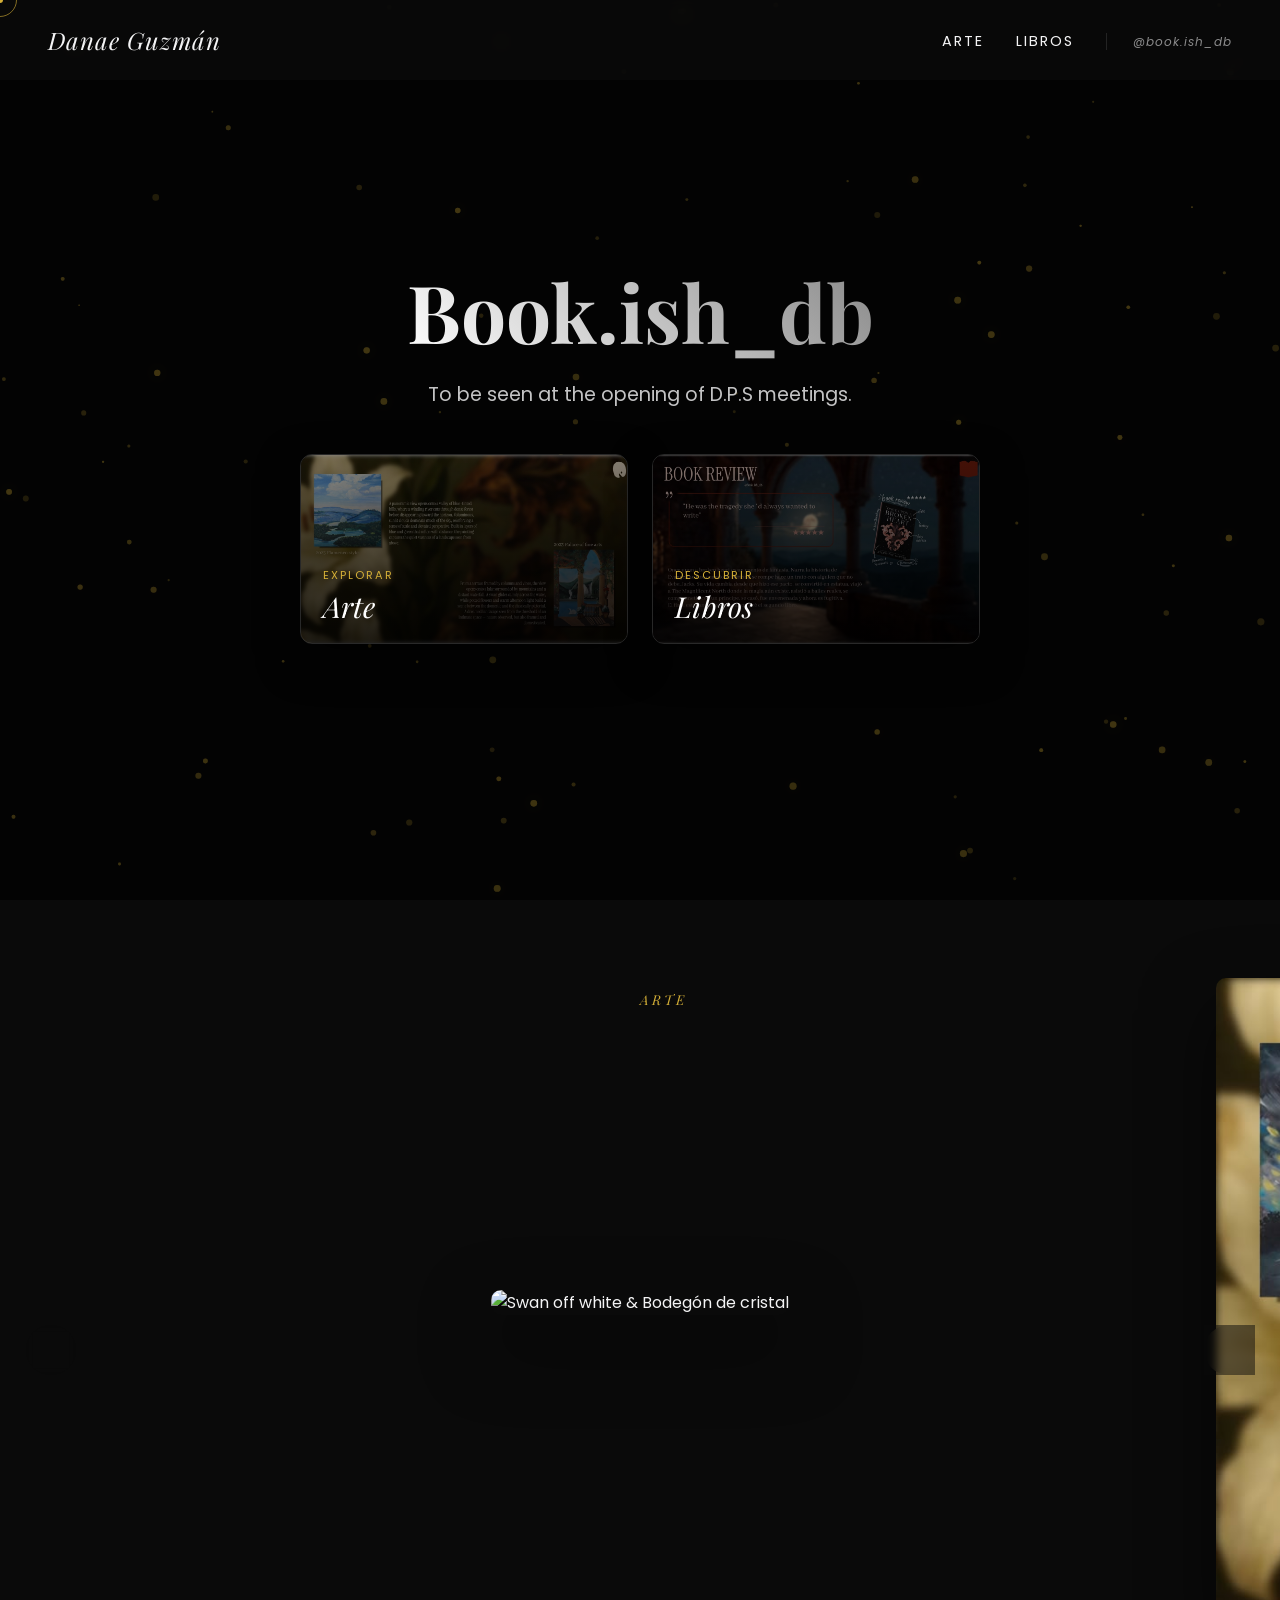
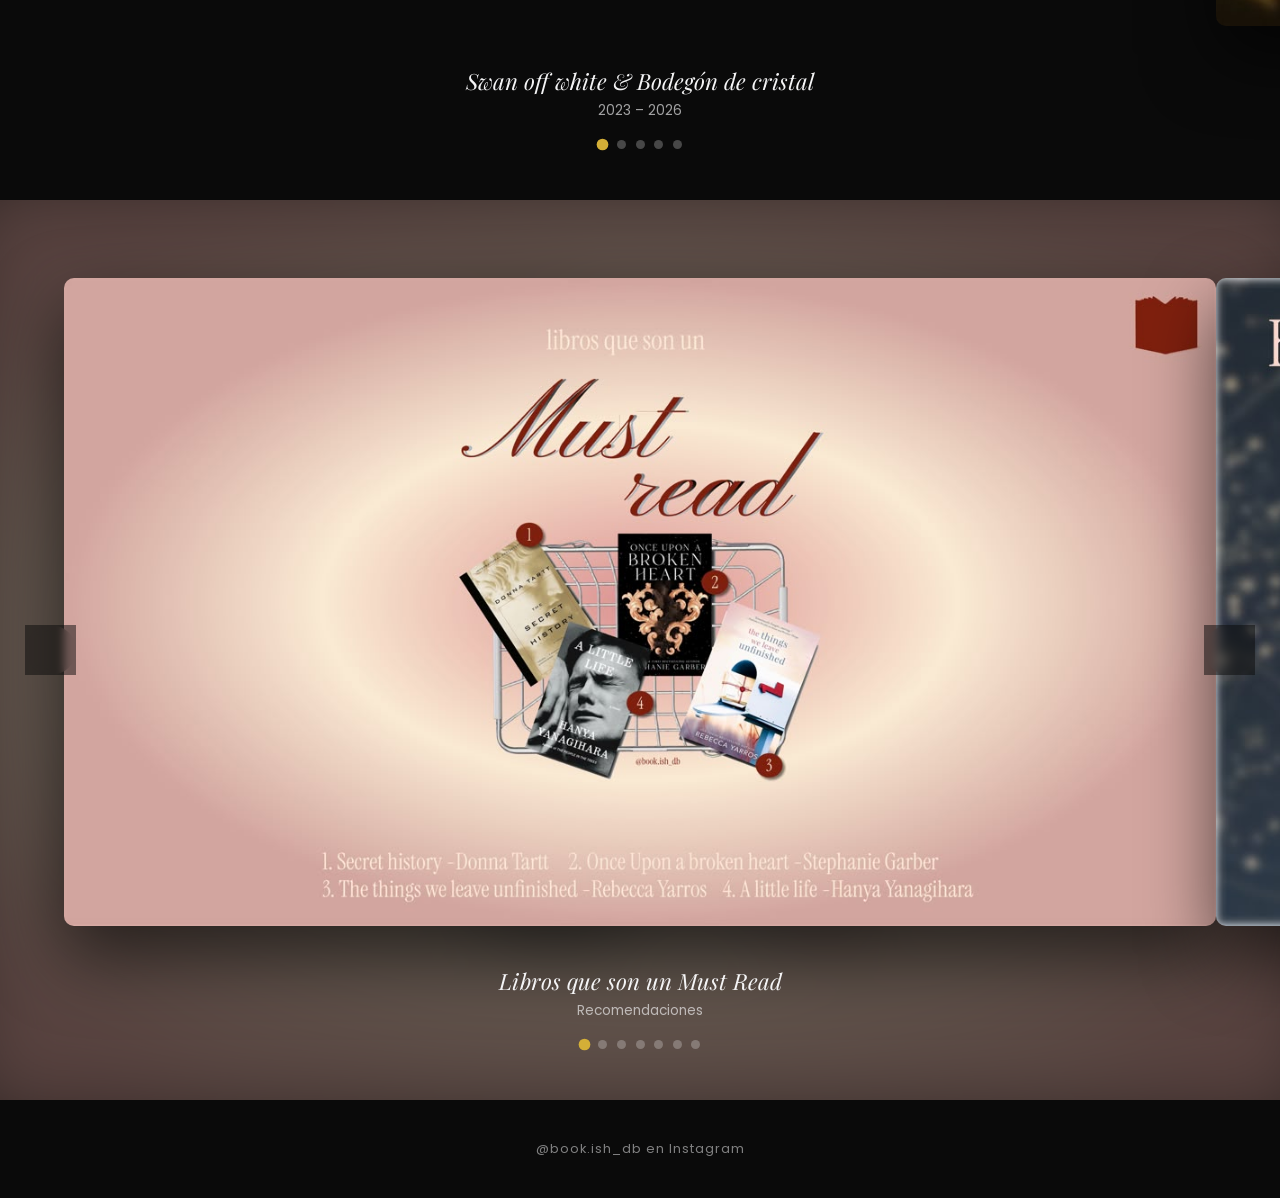
==== commit 36b3cd34: "Add hero particles and improve mobile UX Introduces a floating particle canvas effect in the hero se" ====
--- a/index.html
+++ b/index.html
@@ -33,9 +33,11 @@
         </video>
         <div class="hero-overlay"></div>
 
+        <canvas id="particles-canvas"></canvas>
+
         <div class="hero-content">
-            <h1 id="hero-title">Lienzos & Letras</h1>
-            <p>Explorando mundos a través del pincel y la palabra.</p>
+            <h1 id="hero-title">Book.ish_db</h1>
+            <p>To be seen at the opening of D.P.S meetings.</p>
         </div>
 
         <!-- Selector de sección -->
--- a/style.css
+++ b/style.css
@@ -1,7 +1,7 @@
 :root {
     --bg-color: #0a0a0a;
     --text-color: #f4f4f5;
-    --accent-color: #d4af37; /* Tono dorado elegante */
+    --accent-color: #d4af37;
     --card-bg: #18181b;
 }
 
@@ -42,13 +42,13 @@
 }
 
 /* =========================================
-   NAVBAR
+   NAVBAR FLUIDA
    ========================================= */
 nav {
     position: fixed;
     top: 0;
     width: 100%;
-    padding: 1.5rem 3rem;
+    padding: clamp(0.6rem, 2vw, 1.5rem) clamp(1rem, 4vw, 3rem);
     display: flex;
     justify-content: space-between;
     align-items: center;
@@ -59,7 +59,7 @@
 }
 
 .logo {
-    font-size: 1.5rem;
+    font-size: clamp(1.1rem, 3vw, 1.5rem);
     font-style: italic;
     letter-spacing: 1px;
 }
@@ -68,13 +68,13 @@
     list-style: none;
     display: flex;
     align-items: center;
-    gap: 2rem;
+    gap: clamp(0.8rem, 2.5vw, 2rem);
 }
 
 .nav-links a {
     color: var(--text-color);
     text-decoration: none;
-    font-size: 0.9rem;
+    font-size: clamp(0.7rem, 1.2vw, 0.9rem);
     text-transform: uppercase;
     letter-spacing: 2px;
     transition: color 0.3s ease;
@@ -86,12 +86,12 @@
 
 .nav-links .nav-ig {
     opacity: 0.55;
-    font-size: 0.75rem;
+    font-size: clamp(0.6rem, 1vw, 0.75rem);
     letter-spacing: 1px;
     text-transform: none;
     font-style: italic;
     border-left: 1px solid rgba(255,255,255,0.2);
-    padding-left: 1.6rem;
+    padding-left: clamp(0.8rem, 2vw, 1.6rem);
 }
 
 .nav-links .nav-ig:hover {
@@ -103,6 +103,7 @@
    ========================================= */
 .hero {
     height: 100vh;
+    height: 100dvh; /* Para móviles modernos */
     display: flex;
     flex-direction: column;
     justify-content: center;
@@ -136,30 +137,36 @@
 .hero-content {
     z-index: 2;
     transition: transform 0.1s ease-out;
+    padding: 0 1.5rem;
 }
 
 #hero-title {
-    font-size: 5rem;
+    font-size: clamp(2.8rem, 12vw, 5rem);
     margin-bottom: 1rem;
     background: linear-gradient(45deg, #fff, #888);
     -webkit-background-clip: text;
     -webkit-text-fill-color: transparent;
 }
 
+.hero-content p {
+    font-size: clamp(0.9rem, 2vw, 1.2rem);
+    opacity: 0.8;
+}
+
 /* Selector de sección */
 .hero-selector {
     position: relative;
     z-index: 2;
     display: flex;
-    gap: 1.5rem;
-    margin-top: 3rem;
-    width: min(680px, 88vw);
+    gap: clamp(1rem, 2vw, 1.5rem);
+    margin-top: clamp(2rem, 5vh, 3rem);
+    width: min(680px, 92vw);
 }
 
 .selector-panel {
     position: relative;
     flex: 1;
-    height: 190px;
+    height: clamp(120px, 25vh, 190px);
     border-radius: 12px;
     overflow: hidden;
     text-decoration: none;
@@ -199,7 +206,7 @@
 .selector-label {
     position: absolute;
     left: 0; right: 0; bottom: 0;
-    padding: 1.2rem 1.4rem;
+    padding: clamp(0.8rem, 2vh, 1.2rem) clamp(1rem, 2vw, 1.4rem);
     display: flex;
     flex-direction: column;
     gap: 0.15rem;
@@ -207,7 +214,7 @@
 }
 
 .selector-kicker {
-    font-size: 0.7rem;
+    font-size: clamp(0.6rem, 1vw, 0.7rem);
     text-transform: uppercase;
     letter-spacing: 2px;
     color: var(--accent-color);
@@ -215,15 +222,15 @@
 
 .selector-title {
     font-family: 'Playfair Display', serif;
-    font-size: 1.8rem;
+    font-size: clamp(1.4rem, 4vw, 1.8rem);
     font-style: italic;
     color: #fff;
 }
 
 @media (max-width: 600px) {
-    .hero-selector { flex-direction: column; }
-    .selector-panel { height: 140px; }
-    #hero-title { font-size: 3rem; }
+    .hero-selector { flex-direction: column; width: 90vw; }
+    .selector-panel { height: 130px; }
+    .hero-content p { font-size: 0.9rem; }
 }
 
 /* =========================================
@@ -232,6 +239,7 @@
 .fullscreen-carousel {
     position: relative;
     height: 100vh;
+    height: 100dvh;
     width: 100%;
     display: flex;
     flex-direction: column;
@@ -261,7 +269,7 @@
 
 .fs-section-label {
     position: absolute;
-    top: 6.5rem;
+    top: clamp(4rem, 10vh, 6.5rem);
     left: 50%;
     transform: translateX(-50%);
     z-index: 2;
@@ -269,7 +277,7 @@
     font-style: italic;
     letter-spacing: 3px;
     text-transform: uppercase;
-    font-size: 0.85rem;
+    font-size: clamp(0.7rem, 1.2vw, 0.85rem);
     color: var(--accent-color);
     opacity: 0.85;
 }
@@ -279,11 +287,11 @@
     z-index: 2;
     width: 100%;
     max-width: 1400px;
-    height: 78vh;
-    display: flex;
-    align-items: center;
-    justify-content: center;
-    padding: 0 5vw;
+    height: min(78vh, 750px);
+    display: flex;
+    align-items: center;
+    justify-content: center;
+    padding: 0 clamp(1rem, 5vw, 5rem);
 }
 
 .carousel-track {
@@ -301,6 +309,11 @@
     align-items: center;
     justify-content: center;
     cursor: pointer;
+    /* Parallax se aplica via JS */
+    transform: translate(var(--px, 0px), var(--py, 0px));
+    transition: transform 0.15s ease-out;
+    user-select: none;
+    -webkit-tap-highlight-color: transparent;
 }
 
 .carousel-slide img {
@@ -315,7 +328,7 @@
 }
 
 .carousel-slide:hover img {
-    transform: scale(1.015);
+    transform: scale(1.02);
 }
 
 .carousel-arrow {
@@ -325,10 +338,10 @@
     background: rgba(10, 10, 10, 0.5);
     border: 1px solid rgba(255,255,255,0.25);
     color: #fff;
-    width: 50px;
-    height: 50px;
+    width: clamp(38px, 4vw, 50px);
+    height: clamp(38px, 4vw, 50px);
     border-radius: 50%;
-    font-size: 1.8rem;
+    font-size: clamp(1.2rem, 2vw, 1.8rem);
     line-height: 1;
     display: flex;
     align-items: center;
@@ -345,8 +358,8 @@
     transform: translateY(-50%) scale(1.08);
 }
 
-.carousel-arrow.prev { left: 2.5vw; }
-.carousel-arrow.next { right: 2.5vw; }
+.carousel-arrow.prev { left: clamp(0.5rem, 2vw, 2.5rem); }
+.carousel-arrow.next { right: clamp(0.5rem, 2vw, 2.5rem); }
 
 .fs-caption {
     position: relative;
@@ -354,25 +367,52 @@
     text-align: center;
     margin-top: 0.8rem;
     min-height: 3.5rem;
+    padding: 0 1rem;
 }
 
 .fs-caption .cap-title {
     font-family: 'Playfair Display', serif;
-    font-size: 1.4rem;
+    font-size: clamp(1rem, 2.2vw, 1.4rem);
     font-style: italic;
 }
 
 .fs-caption .cap-meta {
-    font-size: 0.85rem;
+    font-size: clamp(0.75rem, 1.2vw, 0.85rem);
     opacity: 0.65;
     margin-top: 0.3rem;
 }
 
 .fs-caption .cap-rating {
+    display: flex;
+    justify-content: center;
+    gap: 0.4rem;
+    margin-top: 0.4rem;
+    font-size: clamp(1.2rem, 2vw, 1.4rem);
+}
+
+/* =========================================
+   ESTRELLAS SINCRONIZADAS CON GLOW
+   ========================================= */
+.cap-rating .star {
+    display: inline-block;
     color: var(--accent-color);
-    letter-spacing: 2px;
-    margin-top: 0.4rem;
-    font-size: 0.95rem;
+    text-shadow: 0 0 8px var(--accent-color), 0 0 20px var(--accent-color);
+    animation: starPulse 2.4s ease-in-out infinite;
+}
+
+@keyframes starPulse {
+    0% {
+        transform: scale(1);
+        text-shadow: 0 0 6px var(--accent-color), 0 0 18px var(--accent-color);
+    }
+    50% {
+        transform: scale(1.4);
+        text-shadow: 0 0 18px var(--accent-color), 0 0 45px var(--accent-color), 0 0 70px rgba(212, 175, 55, 0.4);
+    }
+    100% {
+        transform: scale(1);
+        text-shadow: 0 0 6px var(--accent-color), 0 0 18px var(--accent-color);
+    }
 }
 
 .carousel-dots {
@@ -380,19 +420,23 @@
     z-index: 2;
     display: flex;
     justify-content: center;
-    gap: 0.6rem;
-    margin-top: 1.2rem;
+    gap: clamp(0.4rem, 1vw, 0.6rem);
+    margin-top: clamp(0.8rem, 2vh, 1.2rem);
     flex-wrap: wrap;
-    max-width: 80vw;
+    max-width: 90vw;
 }
 
 .carousel-dot {
-    width: 9px;
-    height: 9px;
+    width: clamp(8px, 1.2vw, 9px);
+    height: clamp(8px, 1.2vw, 9px);
     border-radius: 50%;
     background: rgba(255,255,255,0.25);
     border: none;
     transition: background 0.3s ease, transform 0.3s ease;
+    /* Touch friendly */
+    padding: 0;
+    min-width: 8px;
+    min-height: 8px;
 }
 
 .carousel-dot.active {
@@ -400,11 +444,60 @@
     transform: scale(1.3);
 }
 
-@media (max-width: 700px) {
-    .fs-frame { height: 60vh; }
-    .carousel-arrow { width: 38px; height: 38px; font-size: 1.4rem; }
-    .carousel-arrow.prev { left: 3vw; }
-    .carousel-arrow.next { right: 3vw; }
+/* =========================================
+   TABLETS Y PANTALLAS MEDIANAS
+   ========================================= */
+@media (max-width: 1024px) {
+    .fs-frame {
+        height: min(65vh, 600px);
+        padding: 0 1.5rem;
+    }
+    .carousel-arrow {
+        width: 36px;
+        height: 36px;
+        font-size: 1.2rem;
+    }
+    .carousel-arrow.prev { left: 0.8rem; }
+    .carousel-arrow.next { right: 0.8rem; }
+    .fs-section-label {
+        top: clamp(3.5rem, 8vh, 5rem);
+    }
+}
+
+/* =========================================
+   MÓVILES PEQUEÑOS
+   ========================================= */
+@media (max-width: 480px) {
+    .fs-frame {
+        height: min(55vh, 420px);
+        padding: 0 0.5rem;
+    }
+    .carousel-arrow {
+        width: 30px;
+        height: 30px;
+        font-size: 1rem;
+        background: rgba(0,0,0,0.6);
+    }
+    .carousel-arrow.prev { left: 0.3rem; }
+    .carousel-arrow.next { right: 0.3rem; }
+    .fs-caption .cap-title {
+        font-size: 0.95rem;
+    }
+    .fs-caption .cap-meta {
+        font-size: 0.7rem;
+    }
+    .carousel-dot {
+        width: 7px;
+        height: 7px;
+        min-width: 7px;
+        min-height: 7px;
+    }
+    .selector-panel {
+        height: 110px;
+    }
+    .selector-title {
+        font-size: 1.2rem;
+    }
 }
 
 /* =========================================
@@ -414,7 +507,7 @@
     text-align: center;
     padding: 2.5rem 1rem;
     opacity: 0.5;
-    font-size: 0.8rem;
+    font-size: clamp(0.7rem, 1vw, 0.8rem);
     letter-spacing: 1px;
 }
 
@@ -495,7 +588,7 @@
     display: none;
     align-items: center;
     justify-content: center;
-    padding: 3rem 2rem;
+    padding: 1.5rem;
 }
 
 .lightbox.open { display: flex; }
@@ -529,24 +622,24 @@
 
 .lightbox-close {
     position: fixed;
-    top: 1.5rem;
-    right: 2rem;
+    top: clamp(1rem, 3vh, 1.5rem);
+    right: clamp(1rem, 3vw, 2rem);
     background: none;
     border: none;
     color: #fff;
-    font-size: 2.2rem;
+    font-size: clamp(1.8rem, 4vw, 2.2rem);
     z-index: 5;
 }
 
 /* =========================================
-   BOTÓN FLOTANTE DE INSTAGRAM (discreto)
+   BOTÓN FLOTANTE DE INSTAGRAM
    ========================================= */
 .ig-floating-btn {
     position: fixed;
-    bottom: 2rem;
-    right: 2rem;
-    width: 50px;
-    height: 50px;
+    bottom: clamp(1rem, 3vh, 2rem);
+    right: clamp(1rem, 3vw, 2rem);
+    width: clamp(40px, 5vw, 50px);
+    height: clamp(40px, 5vw, 50px);
     border-radius: 50%;
     background: rgba(212, 175, 55, 0.15);
     border: 1px solid var(--accent-color);
@@ -555,7 +648,7 @@
     align-items: center;
     justify-content: center;
     font-family: 'Playfair Display', serif;
-    font-size: 1.3rem;
+    font-size: clamp(1rem, 2vw, 1.3rem);
     font-style: italic;
     text-decoration: none;
     backdrop-filter: blur(6px);
@@ -576,4 +669,18 @@
     background: var(--accent-color);
     color: #0a0a0a;
     transform: scale(1.1);
+}
+
+/* =========================================
+   PARTÍCULAS EN EL HERO
+   ========================================= */
+#particles-canvas {
+    position: absolute;
+    top: 0;
+    left: 0;
+    width: 100%;
+    height: 100%;
+    z-index: 1.5; /* Justo encima del overlay (z-index:1) y debajo del contenido (z-index:2) */
+    pointer-events: none; /* Para que no interfiera con los botones */
+    display: block;
 }
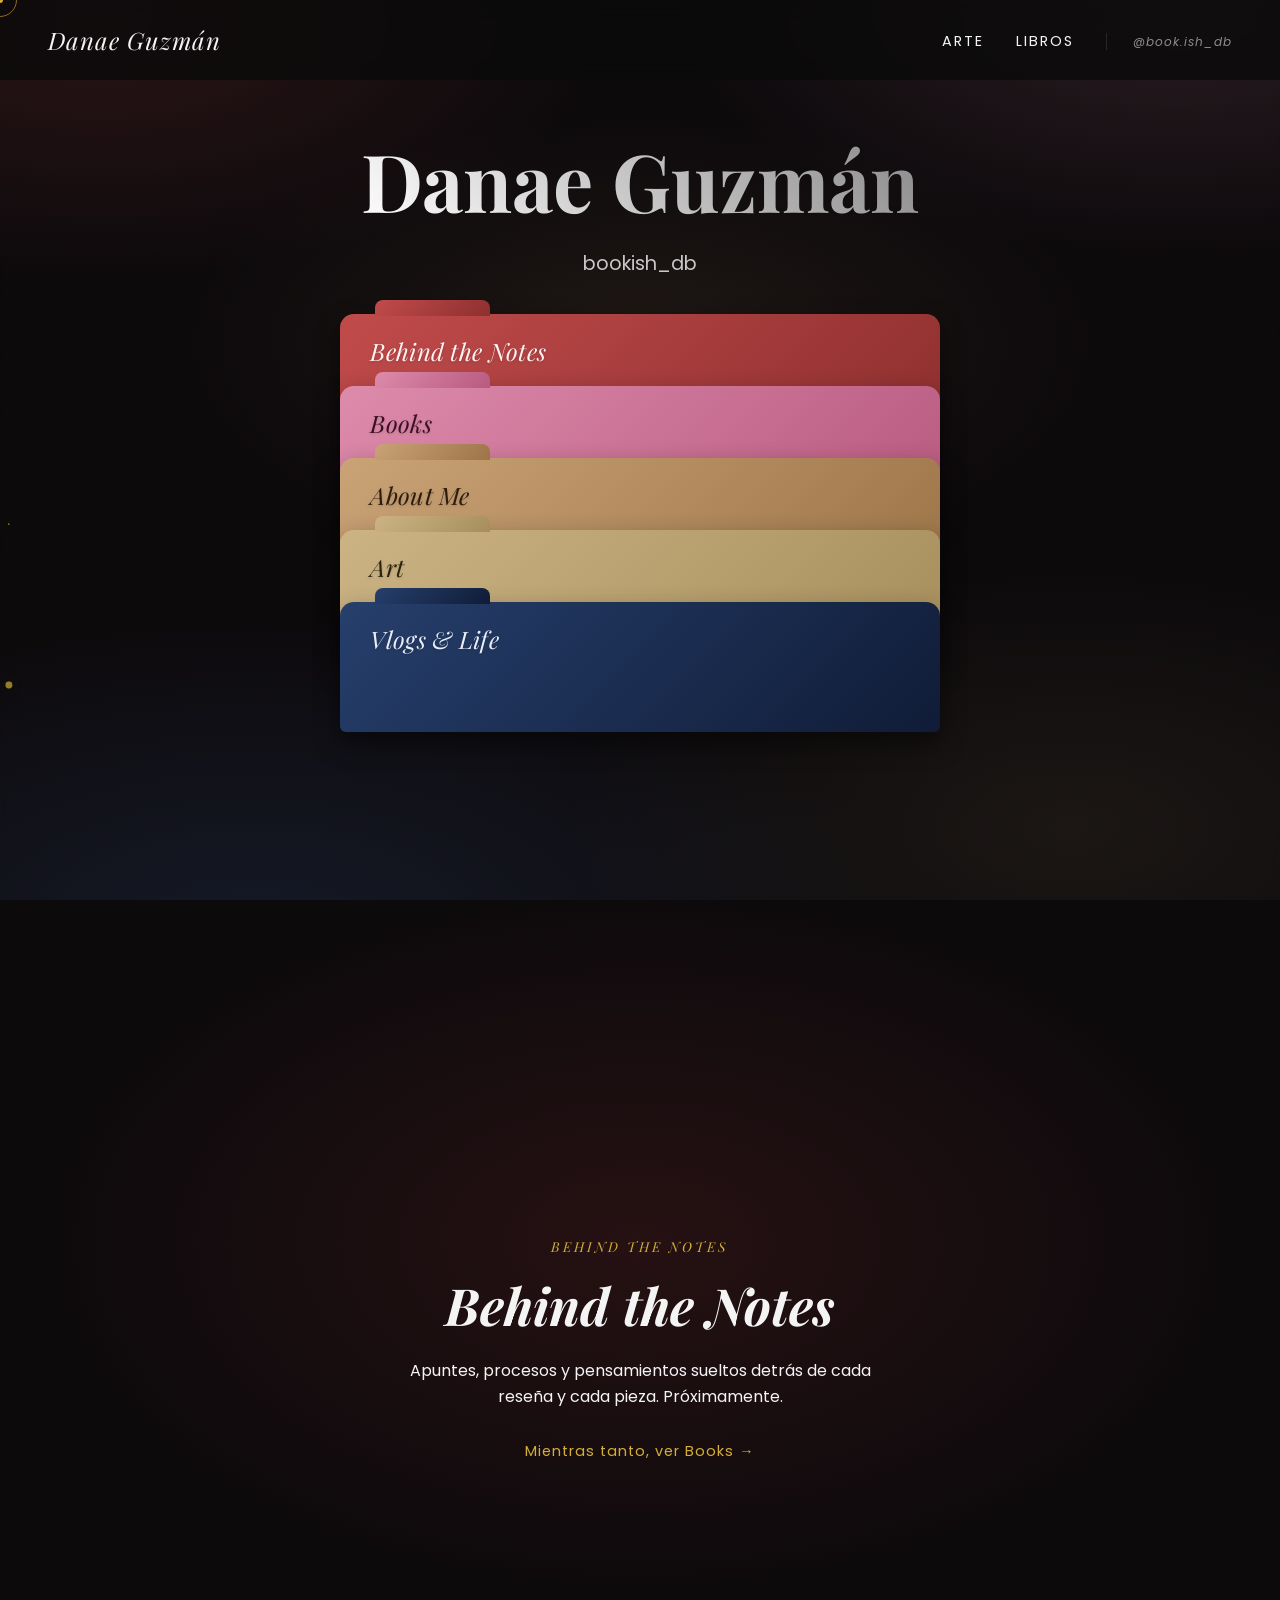
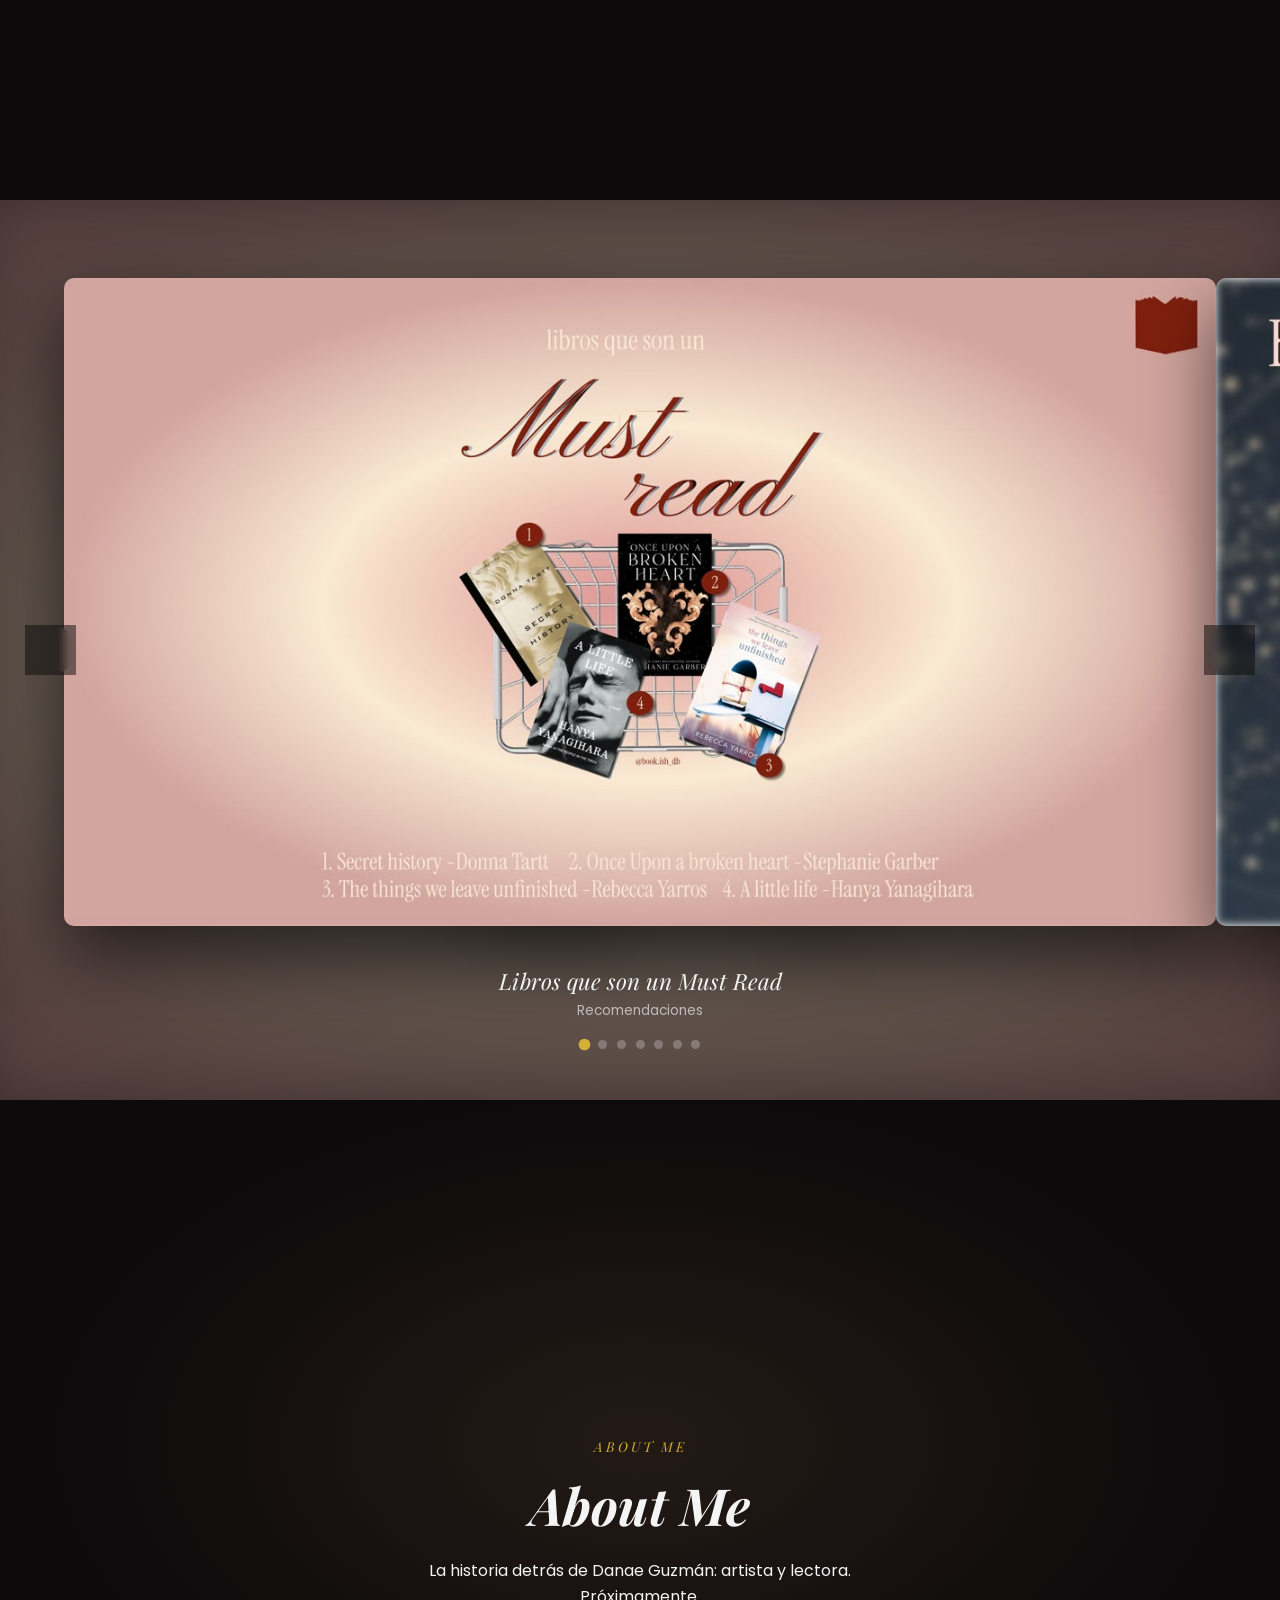
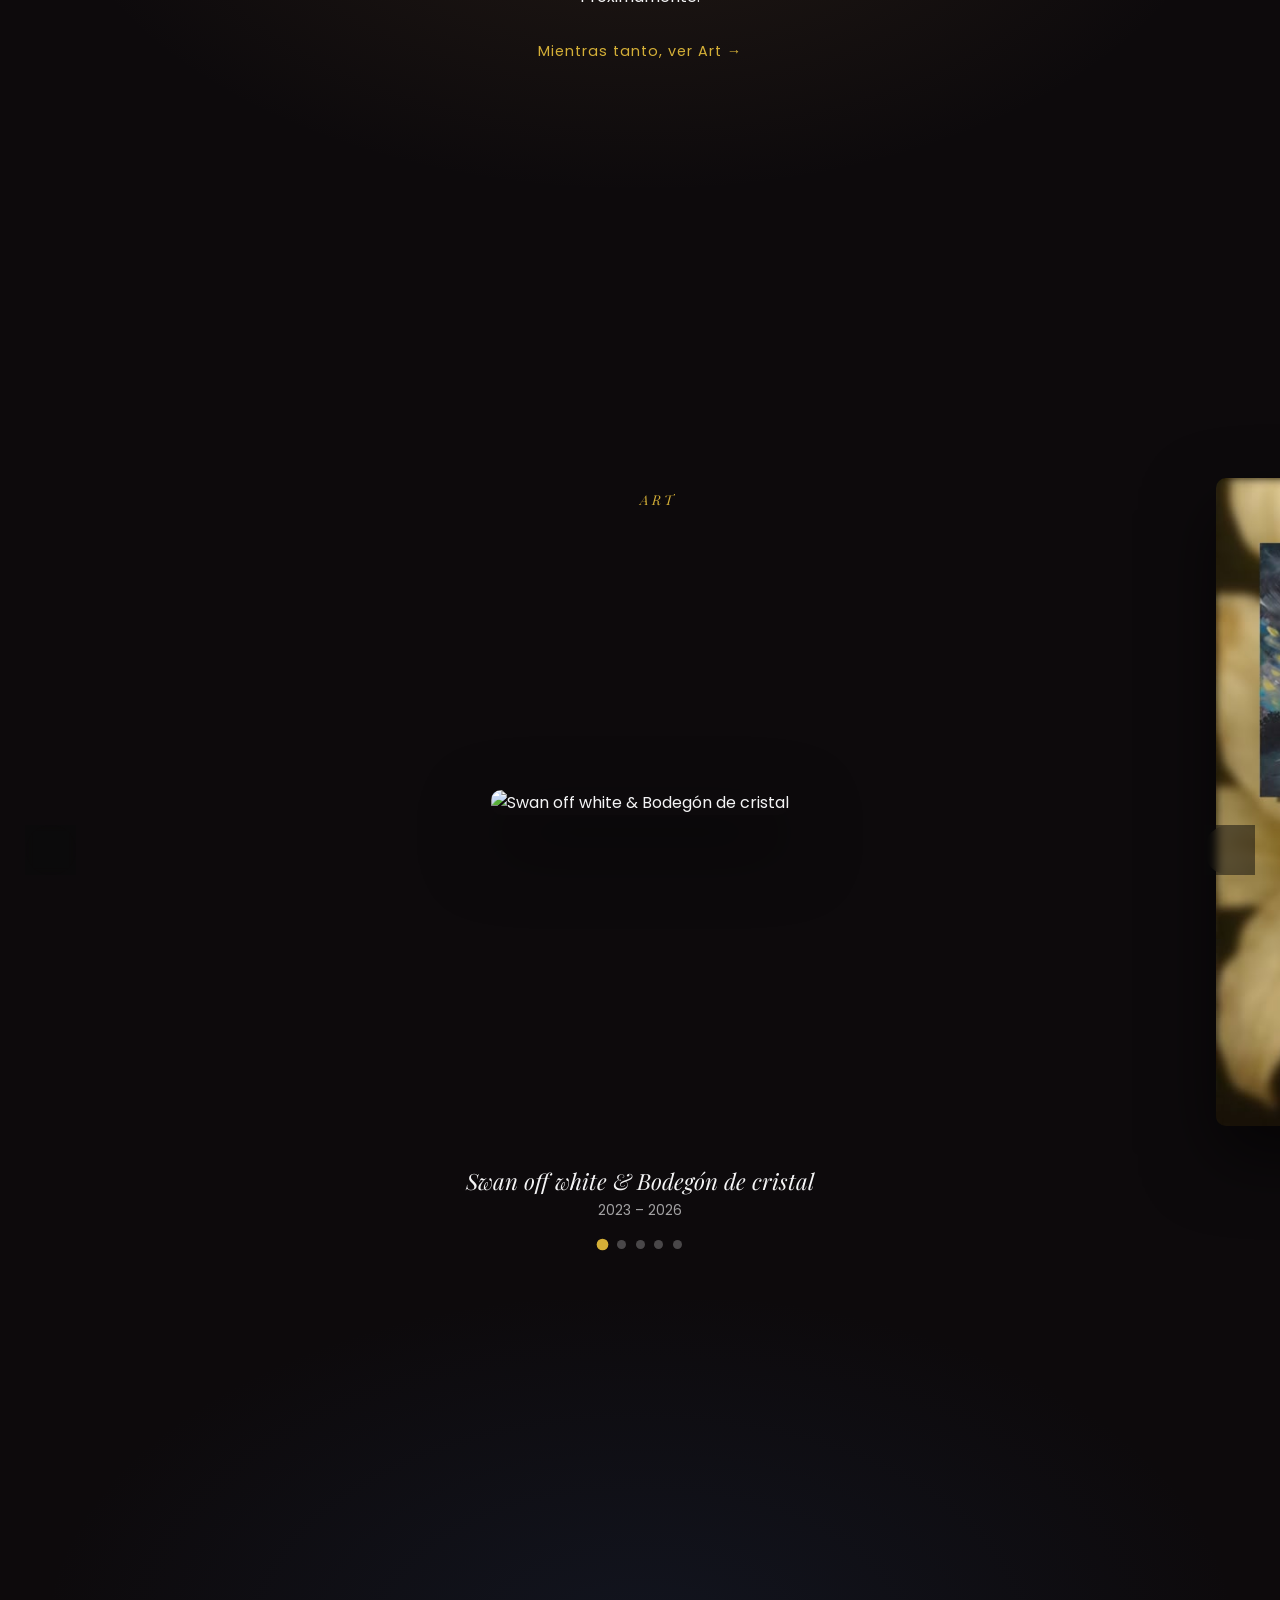
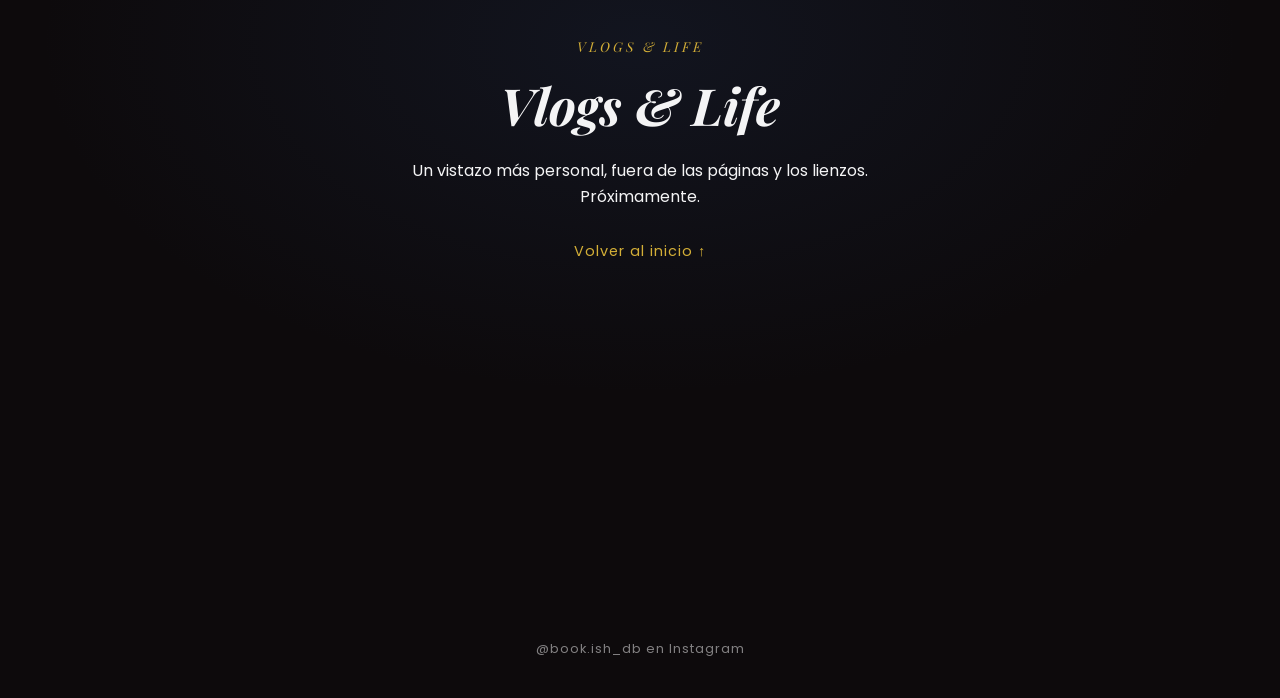
==== commit 1bdc67c4: "Redesign hero with folder nav and placeholders Replaces the hero video background with layered gradi" ====
--- a/index.html
+++ b/index.html
@@ -28,45 +28,71 @@
     </nav>
 
     <header class="hero" id="hero">
-        <video autoplay loop muted playsinline class="hero-video">
-            <source src="assets/video/dragon-loop2.mp4" type="video/mp4">
-        </video>
-        <div class="hero-overlay"></div>
-
+        <div class="hero-bg-glow"></div>
+        <div class="hero-hover-glow" id="hero-hover-glow"></div>
         <canvas id="particles-canvas"></canvas>
 
         <div class="hero-content">
-            <h1 id="hero-title">Book.ish_db</h1>
-            <p>To be seen at the opening of D.P.S meetings.</p>
+            <h1 id="hero-title">Danae Guzmán</h1>
+            <p>bookish_db</p>
         </div>
 
-        <!-- Selector de sección -->
-        <div class="hero-selector">
-            <a href="#arte" class="selector-panel" id="panel-arte">
-                <img src="assets/arte/collage-flamenco-palace.jpeg" alt="" class="selector-bg">
-                <div class="selector-scrim"></div>
-                <div class="selector-label">
-                    <span class="selector-kicker">Explorar</span>
-                    <span class="selector-title">Arte</span>
-                </div>
+        <!-- Stack de folders: navegación principal -->
+        <nav class="folder-stack" id="folder-stack" aria-label="Secciones">
+            <a href="#behind-the-notes" class="folder-item folder-red" style="--i:0" data-glow="rgba(196, 74, 74, 0.55)">
+                <span class="folder-label">Behind the Notes</span>
             </a>
-            <a href="#libros" class="selector-panel" id="panel-libros">
-                <img src="assets/libros/reseña-once-upon-a-broken-heart.jpeg" alt="" class="selector-bg">
-                <div class="selector-scrim"></div>
-                <div class="selector-label">
-                    <span class="selector-kicker">Descubrir</span>
-                    <span class="selector-title">Libros</span>
-                </div>
+            <a href="#libros" class="folder-item folder-pink" style="--i:1" data-glow="rgba(221, 139, 171, 0.5)">
+                <span class="folder-label">Books</span>
             </a>
-        </div>
+            <a href="#about" class="folder-item folder-brown" style="--i:2" data-glow="rgba(180, 138, 90, 0.5)">
+                <span class="folder-label">About Me</span>
+            </a>
+            <a href="#arte" class="folder-item folder-beige" style="--i:3" data-glow="rgba(196, 175, 120, 0.45)">
+                <span class="folder-label">Art</span>
+            </a>
+            <a href="#vlogs" class="folder-item folder-navy" style="--i:4" data-glow="rgba(54, 88, 148, 0.55)">
+                <span class="folder-label">Vlogs &amp; Life</span>
+            </a>
+        </nav>
     </header>
 
     <main>
+        <!-- ================= BEHIND THE NOTES (placeholder) ================= -->
+        <section id="behind-the-notes" class="placeholder-section theme-red">
+            <span class="fs-section-label">Behind the Notes</span>
+            <h2 class="placeholder-title">Behind the Notes</h2>
+            <p class="placeholder-text">Apuntes, procesos y pensamientos sueltos detrás de cada reseña y cada pieza. Próximamente.</p>
+            <a href="#libros" class="placeholder-link">Mientras tanto, ver Books →</a>
+        </section>
+
+        <!-- ================= LIBROS: pantalla completa ================= -->
+        <section id="libros" class="fullscreen-carousel">
+            <div class="fs-bg" id="libros-bg-a"></div>
+            <div class="fs-bg" id="libros-bg-b"></div>
+            <span class="fs-section-label">Books</span>
+            <button class="carousel-arrow prev" id="libros-prev" aria-label="Anterior">‹</button>
+            <button class="carousel-arrow next" id="libros-next" aria-label="Siguiente">›</button>
+            <div class="fs-frame">
+                <div class="carousel-track" id="libros-track"></div>
+            </div>
+            <div class="fs-caption" id="libros-caption"></div>
+            <div class="carousel-dots" id="libros-dots"></div>
+        </section>
+
+        <!-- ================= ABOUT ME (placeholder) ================= -->
+        <section id="about" class="placeholder-section theme-brown">
+            <span class="fs-section-label">About Me</span>
+            <h2 class="placeholder-title">About Me</h2>
+            <p class="placeholder-text">La historia detrás de Danae Guzmán: artista y lectora. Próximamente.</p>
+            <a href="#arte" class="placeholder-link">Mientras tanto, ver Art →</a>
+        </section>
+
         <!-- ================= ARTE: pantalla completa ================= -->
         <section id="arte" class="fullscreen-carousel">
             <div class="fs-bg" id="arte-bg-a"></div>
             <div class="fs-bg" id="arte-bg-b"></div>
-            <span class="fs-section-label">Arte</span>
+            <span class="fs-section-label">Art</span>
             <button class="carousel-arrow prev" id="arte-prev" aria-label="Anterior">‹</button>
             <button class="carousel-arrow next" id="arte-next" aria-label="Siguiente">›</button>
             <div class="fs-frame">
@@ -76,18 +102,12 @@
             <div class="carousel-dots" id="arte-dots"></div>
         </section>
 
-        <!-- ================= LIBROS: pantalla completa ================= -->
-        <section id="libros" class="fullscreen-carousel">
-            <div class="fs-bg" id="libros-bg-a"></div>
-            <div class="fs-bg" id="libros-bg-b"></div>
-            <span class="fs-section-label">Libros</span>
-            <button class="carousel-arrow prev" id="libros-prev" aria-label="Anterior">‹</button>
-            <button class="carousel-arrow next" id="libros-next" aria-label="Siguiente">›</button>
-            <div class="fs-frame">
-                <div class="carousel-track" id="libros-track"></div>
-            </div>
-            <div class="fs-caption" id="libros-caption"></div>
-            <div class="carousel-dots" id="libros-dots"></div>
+        <!-- ================= VLOGS & LIFE (placeholder) ================= -->
+        <section id="vlogs" class="placeholder-section theme-navy">
+            <span class="fs-section-label">Vlogs & Life</span>
+            <h2 class="placeholder-title">Vlogs &amp; Life</h2>
+            <p class="placeholder-text">Un vistazo más personal, fuera de las páginas y los lienzos. Próximamente.</p>
+            <a href="#hero" class="placeholder-link">Volver al inicio ↑</a>
         </section>
     </main>
 
@@ -102,6 +122,11 @@
         <img src="" alt="" id="lightbox-img">
     </div>
 
+    <!-- Botón flotante de volver al inicio -->
+    <a href="#hero" class="back-to-top-btn" id="back-to-top-btn" aria-label="Volver al inicio">
+        <span>↑</span>
+    </a>
+
     <!-- Botón flotante de Instagram (discreto) -->
     <a href="https://www.instagram.com/book.ish_db/" target="_blank" rel="noopener" class="ig-floating-btn" id="ig-floating-btn" aria-label="Síguenos en Instagram">
         <span>@</span>
--- a/style.css
+++ b/style.css
@@ -1,8 +1,8 @@
 :root {
-    --bg-color: #0a0a0a;
+    --bg-color: #0d0a0c;
     --text-color: #f4f4f5;
     --accent-color: #d4af37;
-    --card-bg: #18181b;
+    --card-bg: #18151a;
 }
 
 * {
@@ -114,24 +114,31 @@
     scroll-snap-align: start;
 }
 
-.hero-video {
-    position: absolute;
-    top: 0;
-    left: 0;
-    width: 100%;
-    height: 100%;
-    object-fit: cover;
+.hero-bg-glow {
+    position: absolute;
+    inset: -10%;
     z-index: 0;
-}
-
-.hero-overlay {
-    position: absolute;
-    top: 0;
-    left: 0;
-    width: 100%;
-    height: 100%;
-    background: rgba(0, 0, 0, 0.65);
-    z-index: 1;
+    background:
+        radial-gradient(ellipse 55% 40% at 15% 10%, rgba(196, 74, 74, 0.16), transparent 60%),
+        radial-gradient(ellipse 55% 40% at 85% 8%, rgba(221, 139, 171, 0.14), transparent 60%),
+        radial-gradient(ellipse 50% 35% at 50% 40%, rgba(180, 138, 90, 0.10), transparent 60%),
+        radial-gradient(ellipse 55% 40% at 78% 85%, rgba(196, 175, 120, 0.08), transparent 60%),
+        radial-gradient(ellipse 65% 45% at 25% 95%, rgba(54, 88, 148, 0.20), transparent 65%),
+        var(--bg-color);
+}
+
+.hero-hover-glow {
+    position: absolute;
+    inset: -20%;
+    z-index: 0;
+    pointer-events: none;
+    background: radial-gradient(circle at 30% 55%, var(--glow-color, transparent) 0%, transparent 55%);
+    opacity: 0;
+    transition: opacity 0.6s ease;
+}
+
+.hero-hover-glow.active {
+    opacity: 1;
 }
 
 .hero-content {
@@ -153,84 +160,168 @@
     opacity: 0.8;
 }
 
-/* Selector de sección */
-.hero-selector {
+/* =========================================
+   STACK DE FOLDERS (navegación principal del hero)
+   ========================================= */
+.folder-stack {
     position: relative;
     z-index: 2;
-    display: flex;
-    gap: clamp(1rem, 2vw, 1.5rem);
-    margin-top: clamp(2rem, 5vh, 3rem);
-    width: min(680px, 92vw);
-}
-
-.selector-panel {
-    position: relative;
-    flex: 1;
-    height: clamp(120px, 25vh, 190px);
-    border-radius: 12px;
+    width: min(600px, 92vw);
+    height: clamp(360px, 62vh, 460px);
+    margin-top: clamp(1.5rem, 4vh, 2.5rem);
+    /* Reseteo: .folder-stack es un <nav>, así que anula lo heredado del selector "nav" global */
+    background: none;
+    backdrop-filter: none;
+    -webkit-backdrop-filter: none;
+    padding: 0;
+    display: block;
+    box-shadow: none;
+}
+
+.folder-item {
+    position: absolute;
+    left: 0;
+    right: 0;
+    top: calc(var(--i) * clamp(52px, 9.5vh, 72px));
+    height: clamp(96px, 17vh, 130px);
+    z-index: calc(var(--i) + 1);
+    display: flex;
+    align-items: flex-start;
+    padding: clamp(1rem, 2.4vh, 1.3rem) clamp(1.3rem, 3.5vw, 1.9rem) 0;
+    border-radius: 14px 14px 6px 6px;
+    text-decoration: none;
+    box-shadow: 0 12px 26px rgba(0,0,0,0.45);
+    transition: transform 0.45s cubic-bezier(0.5,0,0,1), box-shadow 0.4s ease, filter 0.3s ease;
+}
+
+.folder-item::before {
+    content: '';
+    position: absolute;
+    top: -14px;
+    left: clamp(1.4rem, 4.5vw, 2.2rem);
+    width: clamp(80px, 22vw, 115px);
+    height: 16px;
+    background: inherit;
+    border-radius: 8px 8px 0 0;
+}
+
+.folder-item:hover,
+.folder-item:focus-visible {
+    transform: translateX(clamp(12px, 2.4vw, 22px)) scale(1.02);
+    box-shadow: 0 20px 40px rgba(0,0,0,0.55);
+    filter: brightness(1.1);
+    z-index: 10;
+}
+
+.folder-label {
+    font-family: 'Playfair Display', serif;
+    font-style: italic;
+    font-size: clamp(1.15rem, 3vw, 1.5rem);
+    letter-spacing: 0.3px;
+    text-shadow: 0 1px 3px rgba(0,0,0,0.15);
+}
+
+.folder-red {
+    background: linear-gradient(135deg, #c14b4b, #8e2f2f);
+    color: #fff2f2;
+}
+.folder-pink {
+    background: linear-gradient(135deg, #dd8bab, #b85a80);
+    color: #3a0f22;
+}
+.folder-brown {
+    background: linear-gradient(135deg, #c9a276, #9c7448);
+    color: #2c1c0e;
+}
+.folder-beige {
+    background: linear-gradient(135deg, #cbb384, #a68e5c);
+    color: #2b220f;
+}
+.folder-navy {
+    background: linear-gradient(135deg, #263f6c, #101c37);
+    color: #e9edf8;
+}
+
+@media (max-width: 480px) {
+    .hero-content p { font-size: 0.9rem; }
+    .folder-stack { height: clamp(340px, 66vh, 420px); }
+}
+
+/* =========================================
+   SECCIONES PLACEHOLDER (Behind the Notes / About / Vlogs)
+   ========================================= */
+.placeholder-section {
+    position: relative;
+    height: 100vh;
+    height: 100dvh;
+    width: 100%;
+    display: flex;
+    flex-direction: column;
+    align-items: center;
+    justify-content: center;
+    text-align: center;
+    padding: 0 1.5rem;
+    scroll-snap-align: start;
     overflow: hidden;
+}
+
+.placeholder-section::before {
+    content: '';
+    position: absolute;
+    inset: -10%;
+    z-index: 0;
+    opacity: 0.5;
+}
+
+.placeholder-section.theme-red::before {
+    background: radial-gradient(ellipse 60% 50% at 50% 40%, rgba(156, 50, 50, 0.35), transparent 65%);
+}
+.placeholder-section.theme-brown::before {
+    background: radial-gradient(ellipse 60% 50% at 50% 40%, rgba(156, 116, 72, 0.3), transparent 65%);
+}
+.placeholder-section.theme-navy::before {
+    background: radial-gradient(ellipse 60% 50% at 50% 40%, rgba(38, 63, 108, 0.4), transparent 65%);
+}
+
+.placeholder-section .fs-section-label {
+    position: relative;
+    top: auto;
+    left: auto;
+    transform: none;
+    z-index: 1;
+    margin-bottom: 1rem;
+}
+
+.placeholder-title {
+    position: relative;
+    z-index: 1;
+    font-size: clamp(2.2rem, 7vw, 3.2rem);
+    font-style: italic;
+    margin-bottom: 1.2rem;
+}
+
+.placeholder-text {
+    position: relative;
+    z-index: 1;
+    max-width: 480px;
+    opacity: 0.75;
+    line-height: 1.6;
+    margin-bottom: 2rem;
+}
+
+.placeholder-link {
+    position: relative;
+    z-index: 1;
+    color: var(--accent-color);
     text-decoration: none;
-    display: block;
-    border: 1px solid rgba(255,255,255,0.15);
-    box-shadow: 0 15px 40px rgba(0,0,0,0.5);
-    transition: transform 0.4s cubic-bezier(0.5,0,0,1), box-shadow 0.4s ease, border-color 0.4s ease;
-}
-
-.selector-panel:hover {
-    transform: translateY(-8px);
+    font-size: 0.9rem;
+    letter-spacing: 1px;
+    border-bottom: 1px solid transparent;
+    transition: border-color 0.3s ease;
+}
+
+.placeholder-link:hover {
     border-color: var(--accent-color);
-    box-shadow: 0 25px 55px rgba(0,0,0,0.6);
-}
-
-.selector-bg {
-    position: absolute;
-    inset: 0;
-    width: 100%;
-    height: 100%;
-    object-fit: cover;
-    transition: transform 0.6s ease, filter 0.6s ease;
-    filter: brightness(0.6);
-}
-
-.selector-panel:hover .selector-bg {
-    transform: scale(1.1);
-    filter: brightness(0.75);
-}
-
-.selector-scrim {
-    position: absolute;
-    inset: 0;
-    background: linear-gradient(180deg, rgba(0,0,0,0.1) 0%, rgba(0,0,0,0.75) 100%);
-}
-
-.selector-label {
-    position: absolute;
-    left: 0; right: 0; bottom: 0;
-    padding: clamp(0.8rem, 2vh, 1.2rem) clamp(1rem, 2vw, 1.4rem);
-    display: flex;
-    flex-direction: column;
-    gap: 0.15rem;
-    text-align: left;
-}
-
-.selector-kicker {
-    font-size: clamp(0.6rem, 1vw, 0.7rem);
-    text-transform: uppercase;
-    letter-spacing: 2px;
-    color: var(--accent-color);
-}
-
-.selector-title {
-    font-family: 'Playfair Display', serif;
-    font-size: clamp(1.4rem, 4vw, 1.8rem);
-    font-style: italic;
-    color: #fff;
-}
-
-@media (max-width: 600px) {
-    .hero-selector { flex-direction: column; width: 90vw; }
-    .selector-panel { height: 130px; }
-    .hero-content p { font-size: 0.9rem; }
 }
 
 /* =========================================
@@ -492,12 +583,6 @@
         min-width: 7px;
         min-height: 7px;
     }
-    .selector-panel {
-        height: 110px;
-    }
-    .selector-title {
-        font-size: 1.2rem;
-    }
 }
 
 /* =========================================
@@ -672,6 +757,45 @@
 }
 
 /* =========================================
+   BOTÓN FLOTANTE DE VOLVER AL INICIO
+   ========================================= */
+.back-to-top-btn {
+    position: fixed;
+    bottom: clamp(1rem, 3vh, 2rem);
+    left: clamp(1rem, 3vw, 2rem);
+    width: clamp(40px, 5vw, 50px);
+    height: clamp(40px, 5vw, 50px);
+    border-radius: 50%;
+    background: rgba(244, 244, 245, 0.08);
+    border: 1px solid rgba(244, 244, 245, 0.35);
+    color: var(--text-color);
+    display: flex;
+    align-items: center;
+    justify-content: center;
+    font-size: clamp(1.1rem, 2.2vw, 1.4rem);
+    text-decoration: none;
+    backdrop-filter: blur(6px);
+    z-index: 1500;
+    opacity: 0;
+    transform: translateY(20px) scale(0.8);
+    transition: opacity 0.4s ease, transform 0.4s ease, background 0.3s ease, border-color 0.3s ease;
+    pointer-events: none;
+}
+
+.back-to-top-btn.visible {
+    opacity: 1;
+    transform: translateY(0) scale(1);
+    pointer-events: auto;
+}
+
+.back-to-top-btn:hover {
+    background: var(--accent-color);
+    border-color: var(--accent-color);
+    color: #0a0a0a;
+    transform: scale(1.1);
+}
+
+/* =========================================
    PARTÍCULAS EN EL HERO
    ========================================= */
 #particles-canvas {
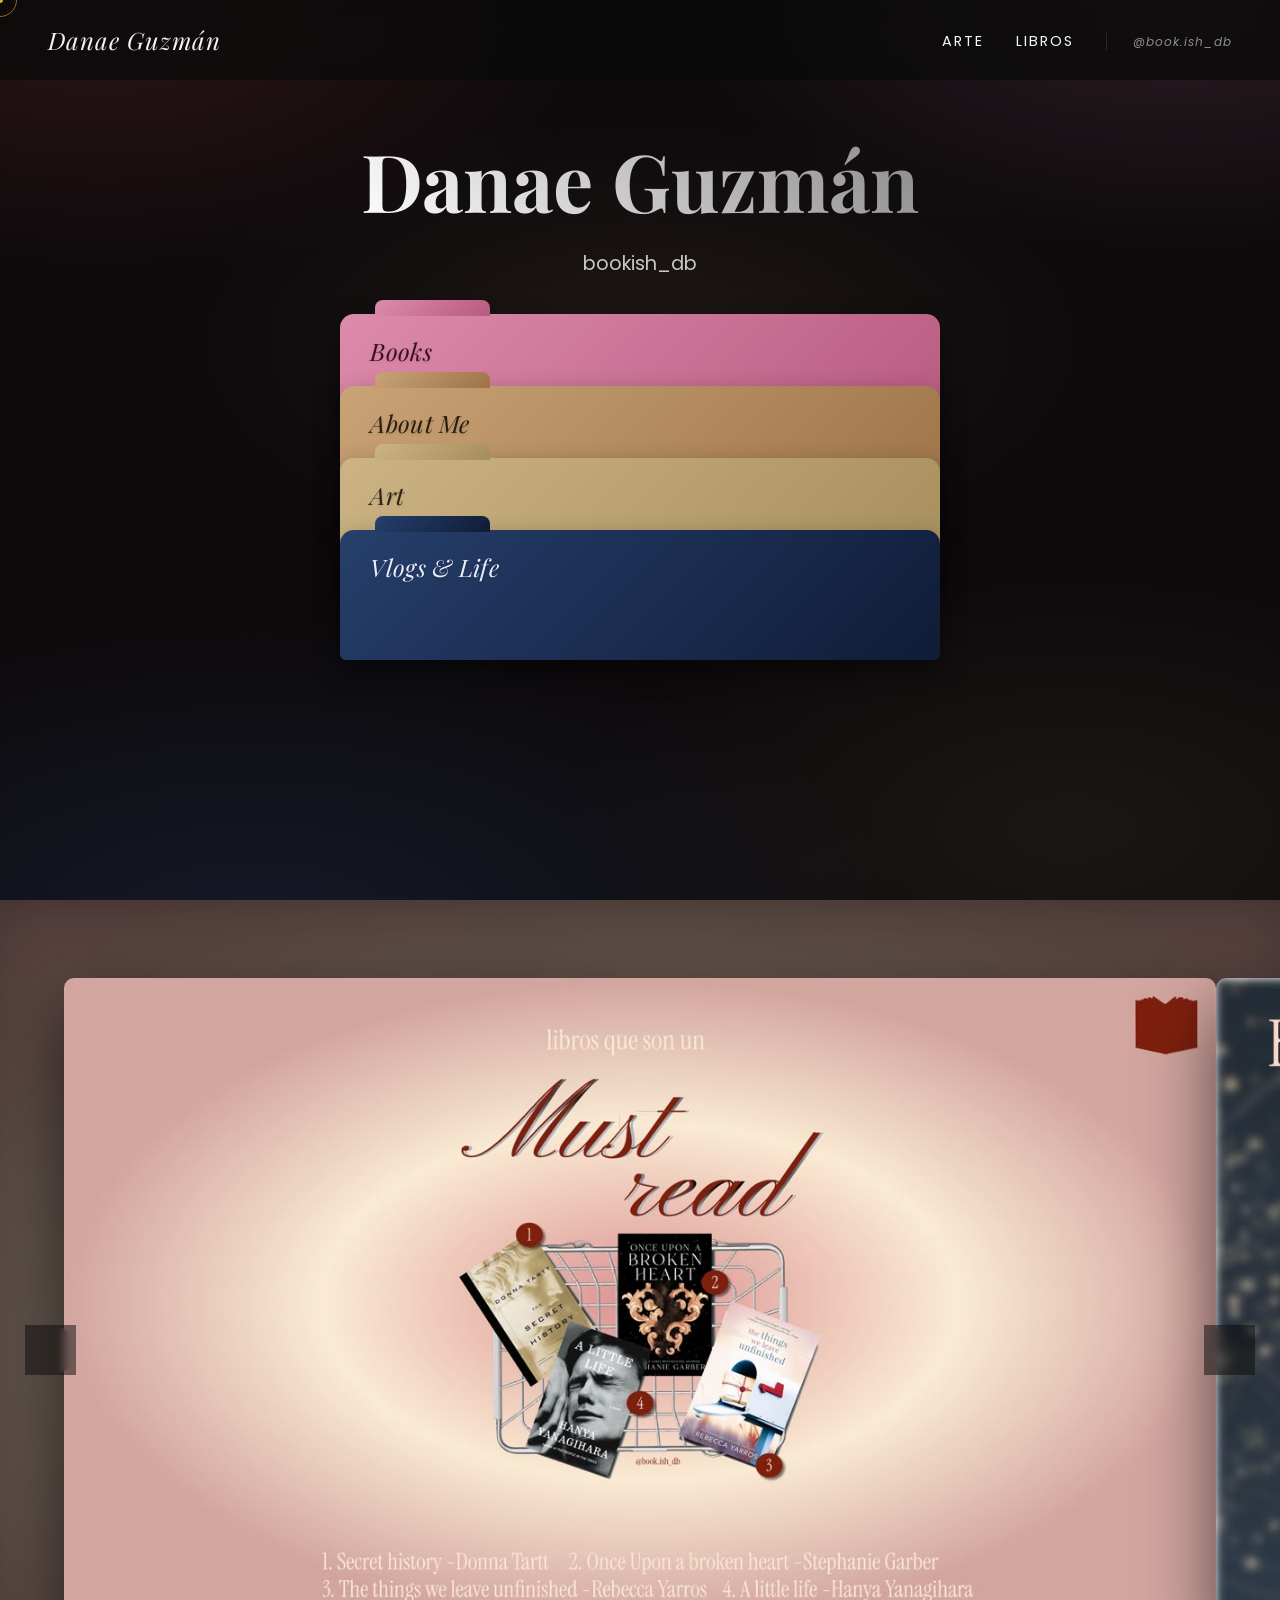
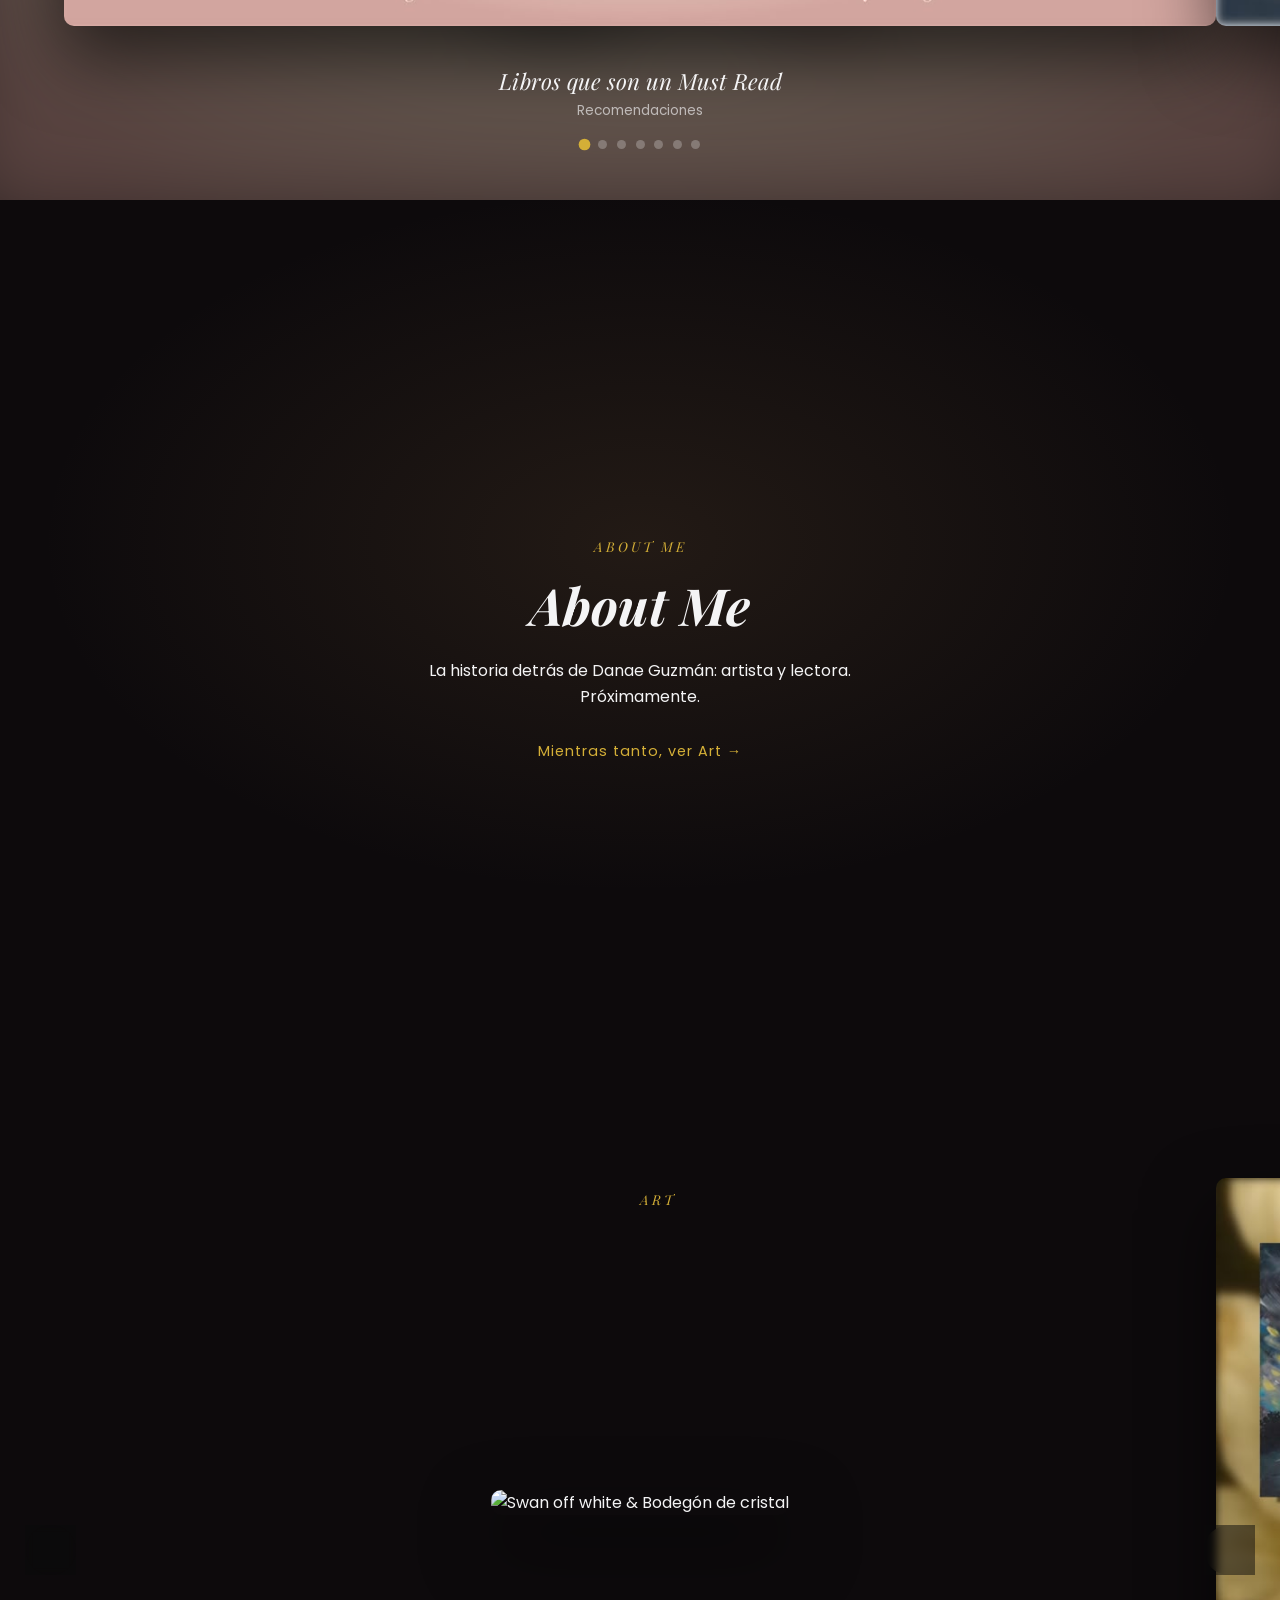
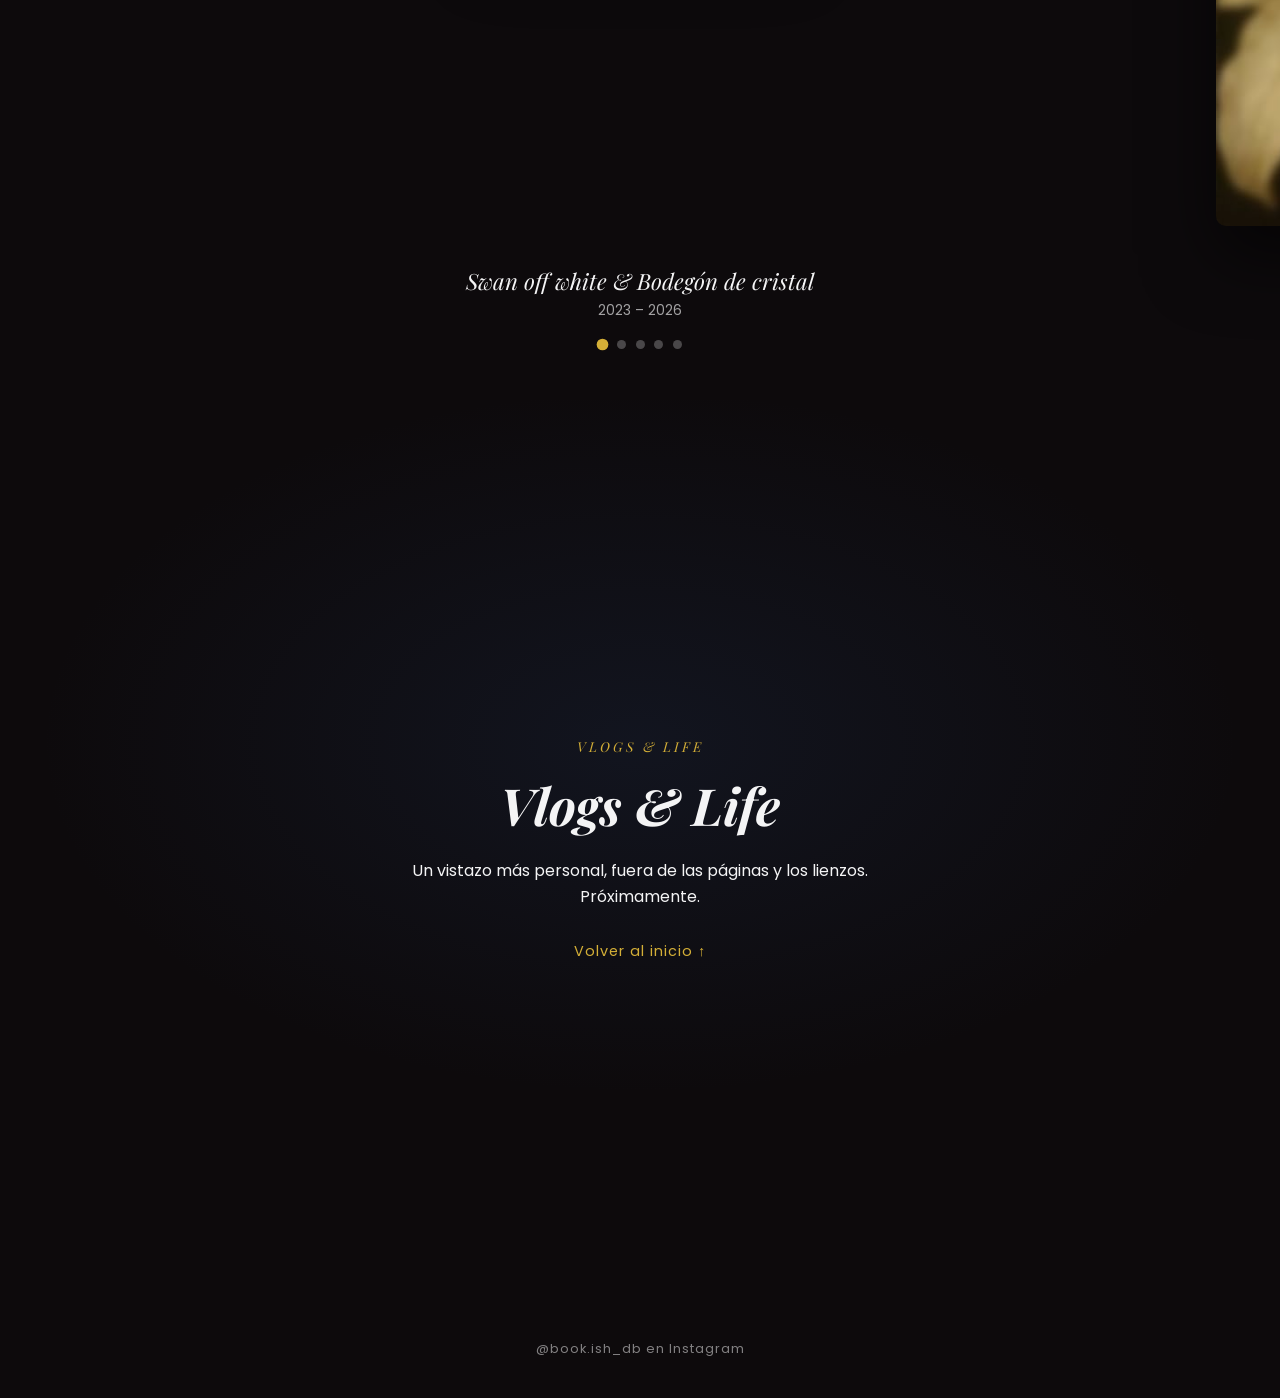
==== commit 143a1145: "Remove Behind the Notes section and nav link Drops the placeholder “Behind the Notes” section from `" ====
--- a/index.html
+++ b/index.html
@@ -37,35 +37,24 @@
             <p>bookish_db</p>
         </div>
 
-        <!-- Stack de folders: navegación principal -->
+        <!-- Stack de folders: navegación principal (sin Behind the Notes) -->
         <nav class="folder-stack" id="folder-stack" aria-label="Secciones">
-            <a href="#behind-the-notes" class="folder-item folder-red" style="--i:0" data-glow="rgba(196, 74, 74, 0.55)">
-                <span class="folder-label">Behind the Notes</span>
-            </a>
-            <a href="#libros" class="folder-item folder-pink" style="--i:1" data-glow="rgba(221, 139, 171, 0.5)">
+            <a href="#libros" class="folder-item folder-pink" style="--i:0" data-glow="rgba(221, 139, 171, 0.5)">
                 <span class="folder-label">Books</span>
             </a>
-            <a href="#about" class="folder-item folder-brown" style="--i:2" data-glow="rgba(180, 138, 90, 0.5)">
+            <a href="#about" class="folder-item folder-brown" style="--i:1" data-glow="rgba(180, 138, 90, 0.5)">
                 <span class="folder-label">About Me</span>
             </a>
-            <a href="#arte" class="folder-item folder-beige" style="--i:3" data-glow="rgba(196, 175, 120, 0.45)">
+            <a href="#arte" class="folder-item folder-beige" style="--i:2" data-glow="rgba(196, 175, 120, 0.45)">
                 <span class="folder-label">Art</span>
             </a>
-            <a href="#vlogs" class="folder-item folder-navy" style="--i:4" data-glow="rgba(54, 88, 148, 0.55)">
+            <a href="#vlogs" class="folder-item folder-navy" style="--i:3" data-glow="rgba(54, 88, 148, 0.55)">
                 <span class="folder-label">Vlogs &amp; Life</span>
             </a>
         </nav>
     </header>
 
     <main>
-        <!-- ================= BEHIND THE NOTES (placeholder) ================= -->
-        <section id="behind-the-notes" class="placeholder-section theme-red">
-            <span class="fs-section-label">Behind the Notes</span>
-            <h2 class="placeholder-title">Behind the Notes</h2>
-            <p class="placeholder-text">Apuntes, procesos y pensamientos sueltos detrás de cada reseña y cada pieza. Próximamente.</p>
-            <a href="#libros" class="placeholder-link">Mientras tanto, ver Books →</a>
-        </section>
-
         <!-- ================= LIBROS: pantalla completa ================= -->
         <section id="libros" class="fullscreen-carousel">
             <div class="fs-bg" id="libros-bg-a"></div>
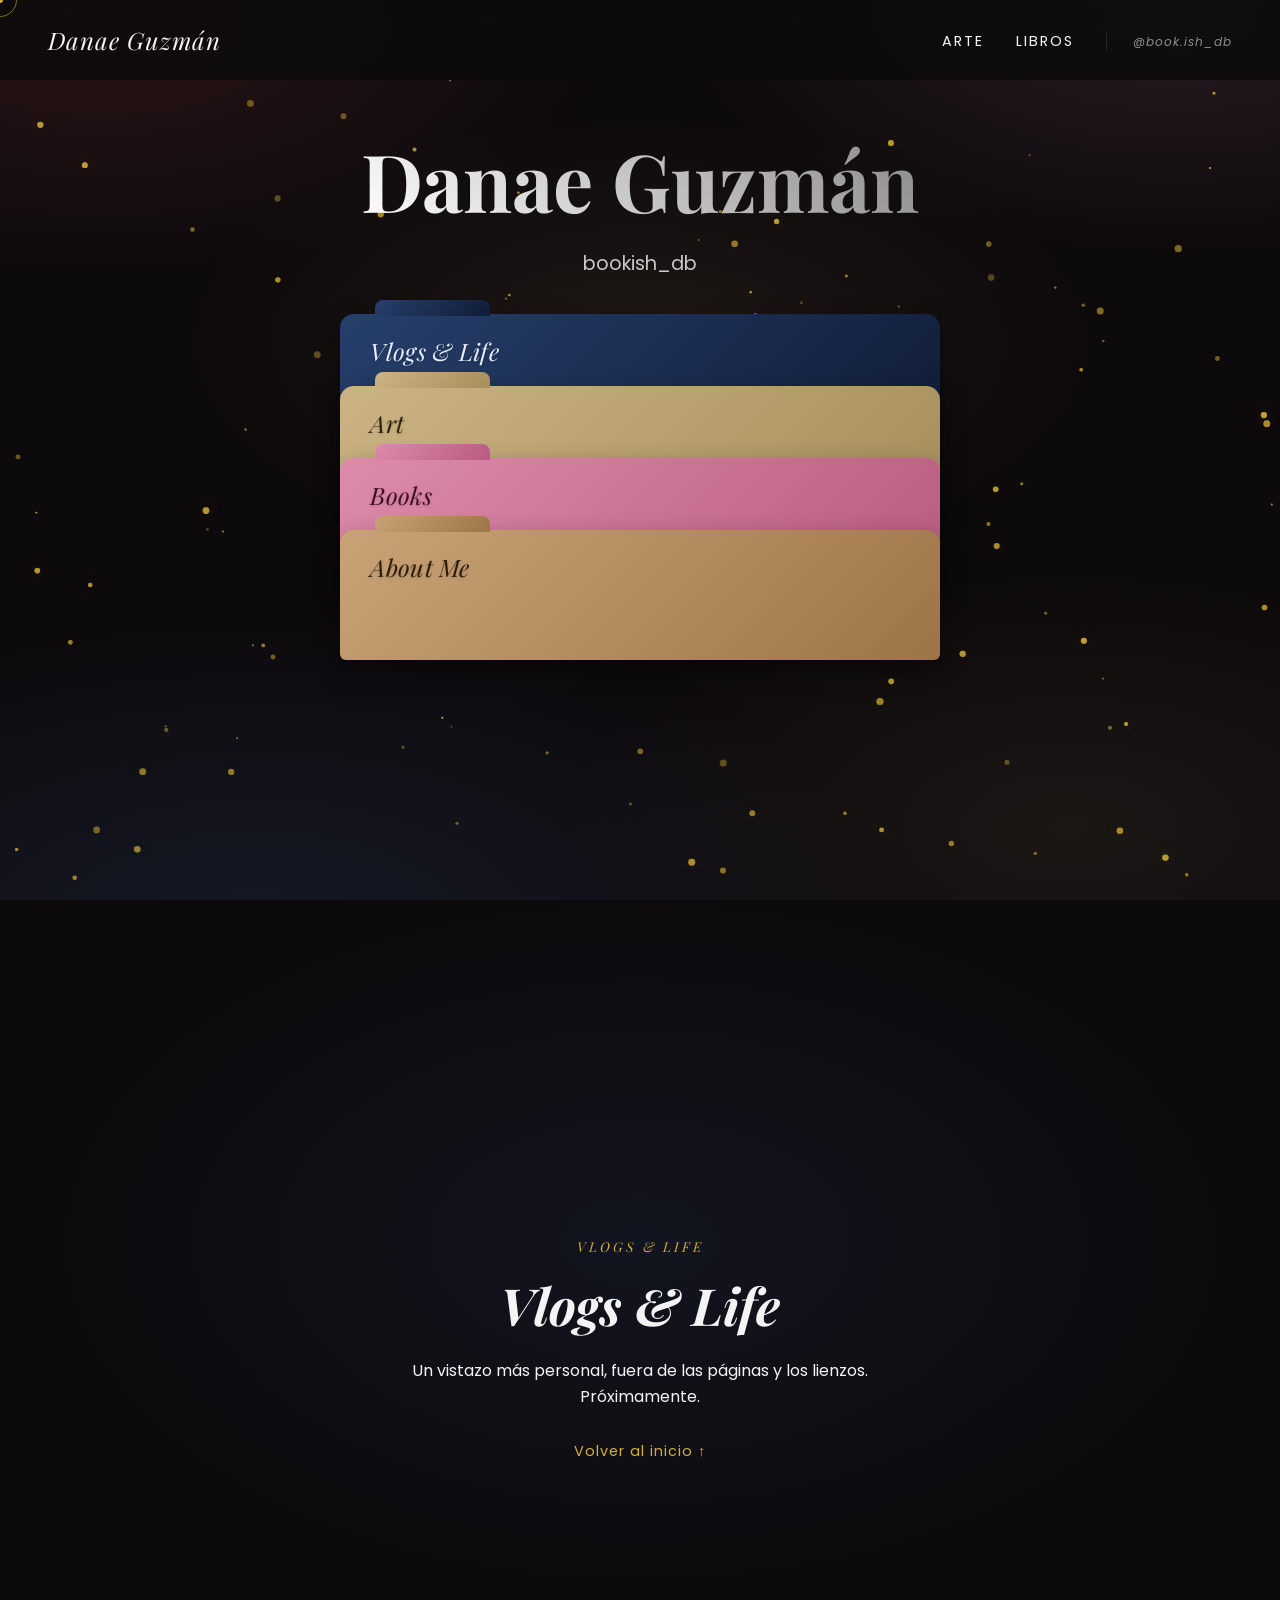
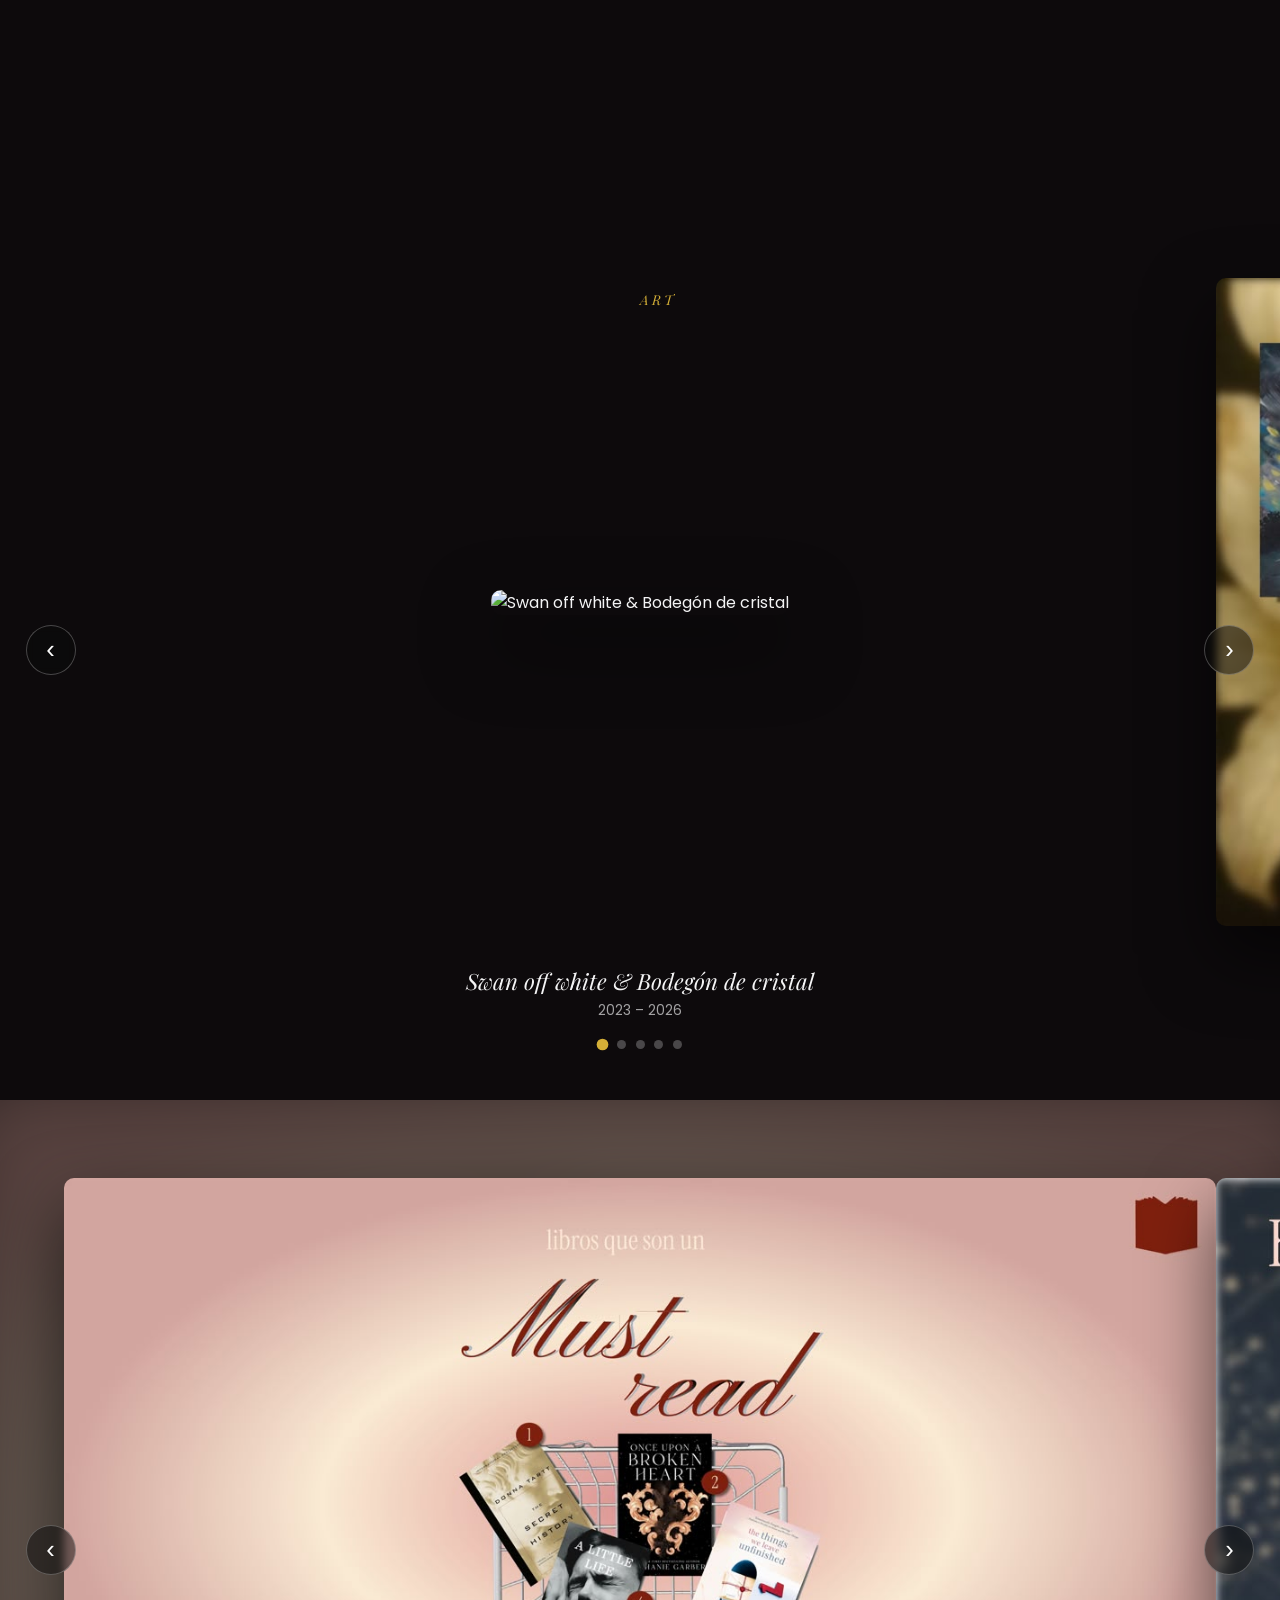
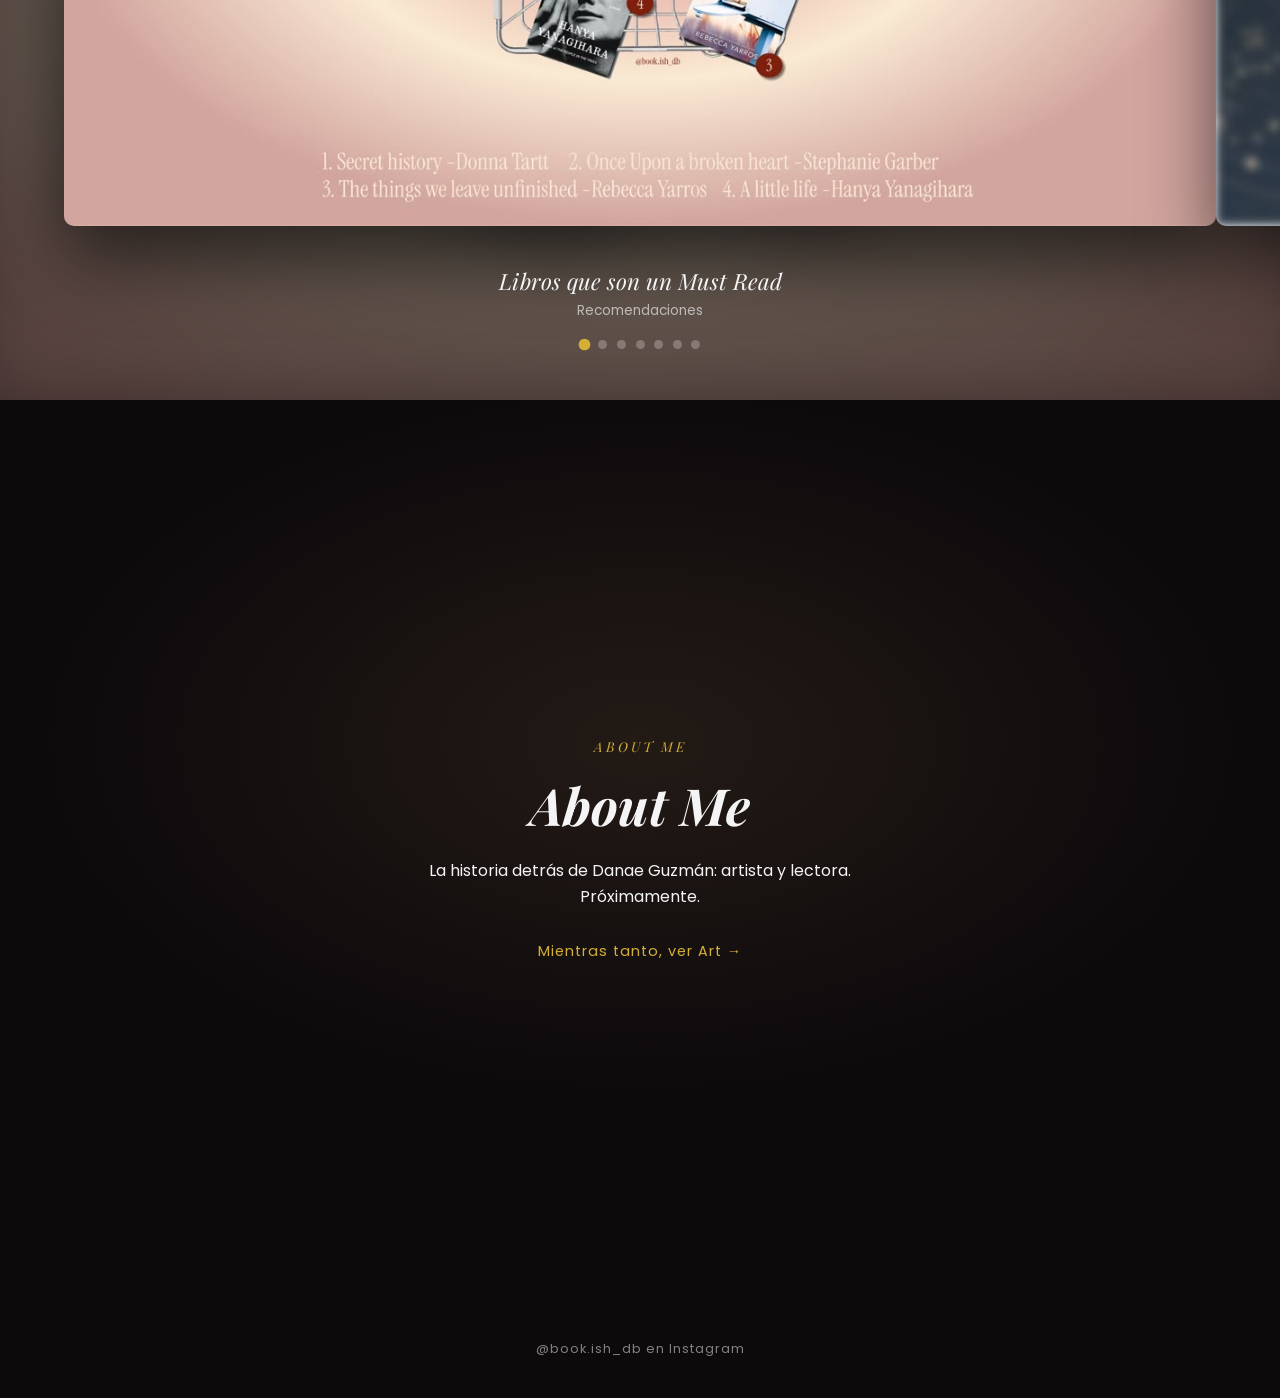
==== commit b670da63: "Update index.html" ====
--- a/index.html
+++ b/index.html
@@ -37,25 +37,47 @@
             <p>bookish_db</p>
         </div>
 
-        <!-- Stack de folders: navegación principal (sin Behind the Notes) -->
+        <!-- Stack de folders: orden invertido (Vlogs → Art → Books → About) -->
         <nav class="folder-stack" id="folder-stack" aria-label="Secciones">
-            <a href="#libros" class="folder-item folder-pink" style="--i:0" data-glow="rgba(221, 139, 171, 0.5)">
+            <a href="#vlogs" class="folder-item folder-navy" style="--i:0" data-glow="rgba(54, 88, 148, 0.55)">
+                <span class="folder-label">Vlogs &amp; Life</span>
+            </a>
+            <a href="#arte" class="folder-item folder-beige" style="--i:1" data-glow="rgba(196, 175, 120, 0.45)">
+                <span class="folder-label">Art</span>
+            </a>
+            <a href="#libros" class="folder-item folder-pink" style="--i:2" data-glow="rgba(221, 139, 171, 0.5)">
                 <span class="folder-label">Books</span>
             </a>
-            <a href="#about" class="folder-item folder-brown" style="--i:1" data-glow="rgba(180, 138, 90, 0.5)">
+            <a href="#about" class="folder-item folder-brown" style="--i:3" data-glow="rgba(180, 138, 90, 0.5)">
                 <span class="folder-label">About Me</span>
-            </a>
-            <a href="#arte" class="folder-item folder-beige" style="--i:2" data-glow="rgba(196, 175, 120, 0.45)">
-                <span class="folder-label">Art</span>
-            </a>
-            <a href="#vlogs" class="folder-item folder-navy" style="--i:3" data-glow="rgba(54, 88, 148, 0.55)">
-                <span class="folder-label">Vlogs &amp; Life</span>
             </a>
         </nav>
     </header>
 
     <main>
-        <!-- ================= LIBROS: pantalla completa ================= -->
+        <!-- ================= 1. VLOGS & LIFE (placeholder) ================= -->
+        <section id="vlogs" class="placeholder-section theme-navy">
+            <span class="fs-section-label">Vlogs & Life</span>
+            <h2 class="placeholder-title">Vlogs &amp; Life</h2>
+            <p class="placeholder-text">Un vistazo más personal, fuera de las páginas y los lienzos. Próximamente.</p>
+            <a href="#hero" class="placeholder-link">Volver al inicio ↑</a>
+        </section>
+
+        <!-- ================= 2. ARTE: pantalla completa ================= -->
+        <section id="arte" class="fullscreen-carousel">
+            <div class="fs-bg" id="arte-bg-a"></div>
+            <div class="fs-bg" id="arte-bg-b"></div>
+            <span class="fs-section-label">Art</span>
+            <button class="carousel-arrow prev" id="arte-prev" aria-label="Anterior">‹</button>
+            <button class="carousel-arrow next" id="arte-next" aria-label="Siguiente">›</button>
+            <div class="fs-frame">
+                <div class="carousel-track" id="arte-track"></div>
+            </div>
+            <div class="fs-caption" id="arte-caption"></div>
+            <div class="carousel-dots" id="arte-dots"></div>
+        </section>
+
+        <!-- ================= 3. LIBROS: pantalla completa ================= -->
         <section id="libros" class="fullscreen-carousel">
             <div class="fs-bg" id="libros-bg-a"></div>
             <div class="fs-bg" id="libros-bg-b"></div>
@@ -69,34 +91,12 @@
             <div class="carousel-dots" id="libros-dots"></div>
         </section>
 
-        <!-- ================= ABOUT ME (placeholder) ================= -->
+        <!-- ================= 4. ABOUT ME (placeholder) ================= -->
         <section id="about" class="placeholder-section theme-brown">
             <span class="fs-section-label">About Me</span>
             <h2 class="placeholder-title">About Me</h2>
             <p class="placeholder-text">La historia detrás de Danae Guzmán: artista y lectora. Próximamente.</p>
             <a href="#arte" class="placeholder-link">Mientras tanto, ver Art →</a>
-        </section>
-
-        <!-- ================= ARTE: pantalla completa ================= -->
-        <section id="arte" class="fullscreen-carousel">
-            <div class="fs-bg" id="arte-bg-a"></div>
-            <div class="fs-bg" id="arte-bg-b"></div>
-            <span class="fs-section-label">Art</span>
-            <button class="carousel-arrow prev" id="arte-prev" aria-label="Anterior">‹</button>
-            <button class="carousel-arrow next" id="arte-next" aria-label="Siguiente">›</button>
-            <div class="fs-frame">
-                <div class="carousel-track" id="arte-track"></div>
-            </div>
-            <div class="fs-caption" id="arte-caption"></div>
-            <div class="carousel-dots" id="arte-dots"></div>
-        </section>
-
-        <!-- ================= VLOGS & LIFE (placeholder) ================= -->
-        <section id="vlogs" class="placeholder-section theme-navy">
-            <span class="fs-section-label">Vlogs & Life</span>
-            <h2 class="placeholder-title">Vlogs &amp; Life</h2>
-            <p class="placeholder-text">Un vistazo más personal, fuera de las páginas y los lienzos. Próximamente.</p>
-            <a href="#hero" class="placeholder-link">Volver al inicio ↑</a>
         </section>
     </main>
 
